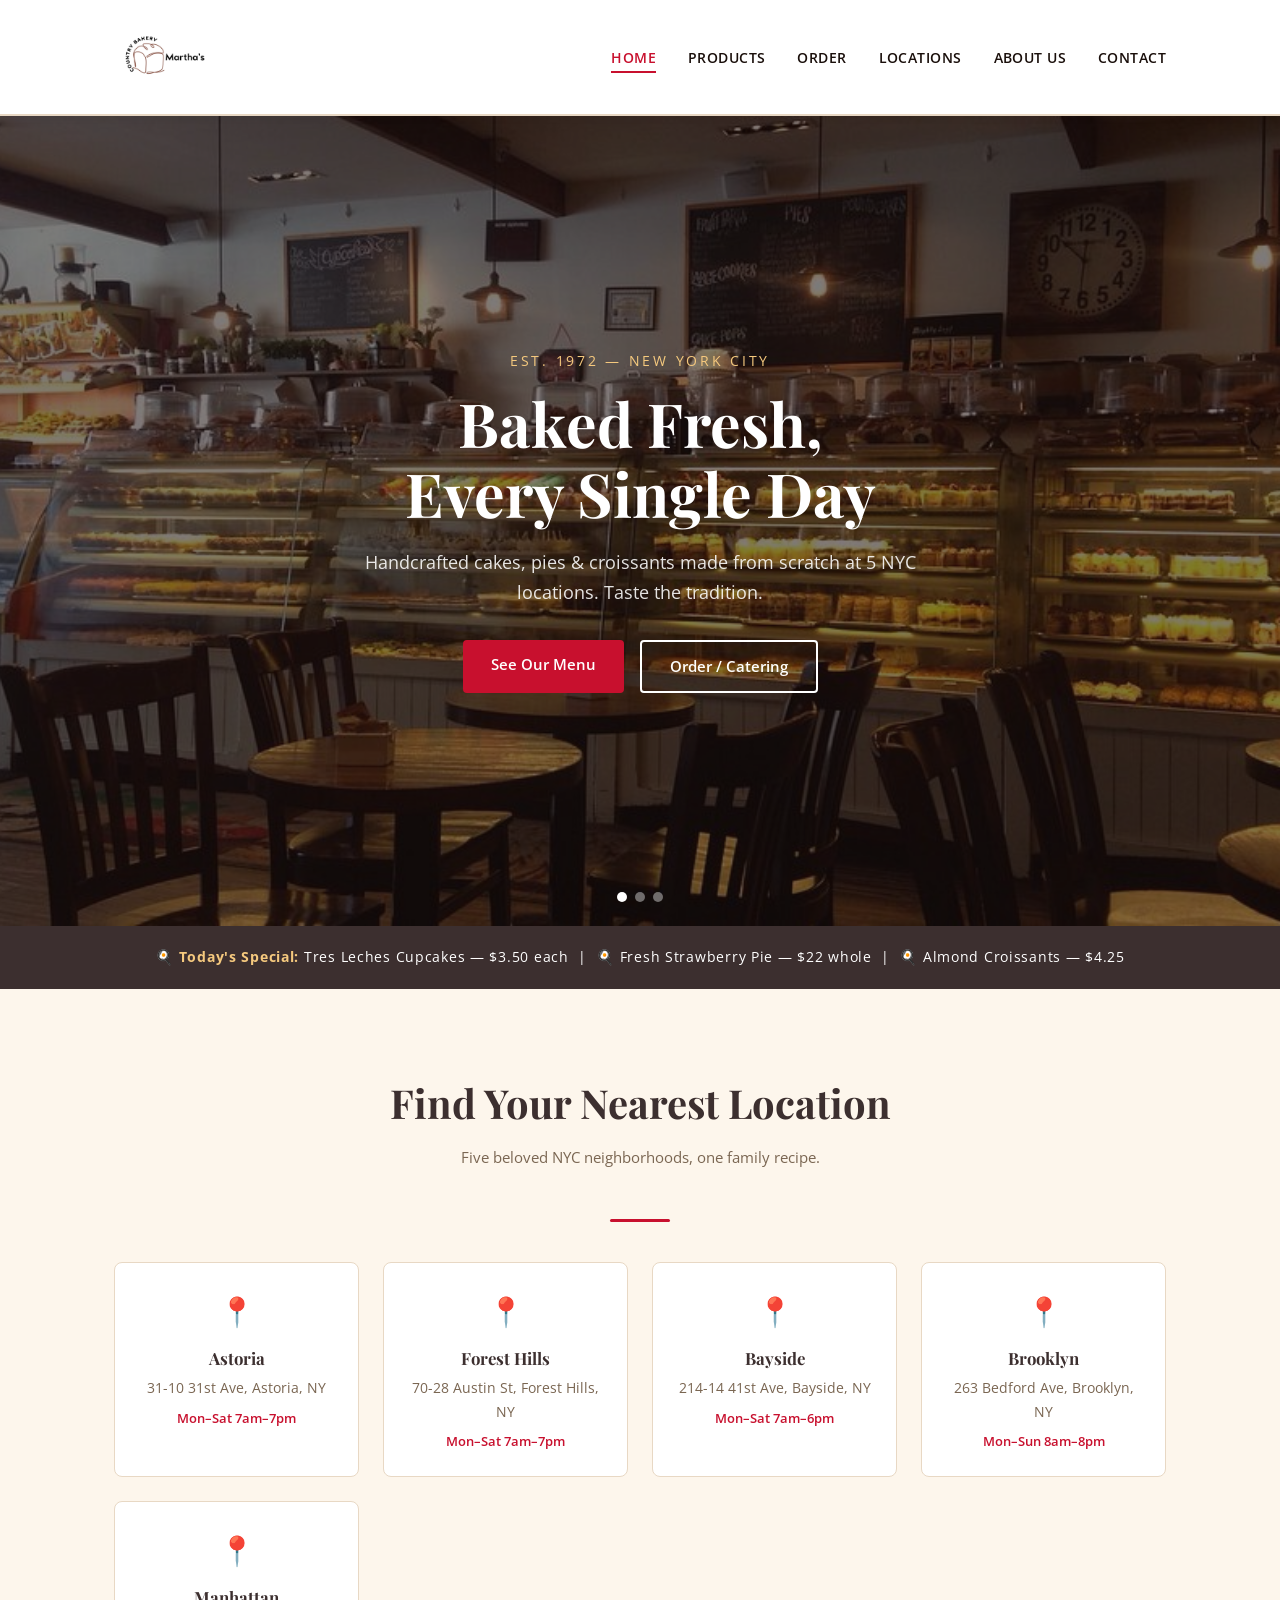
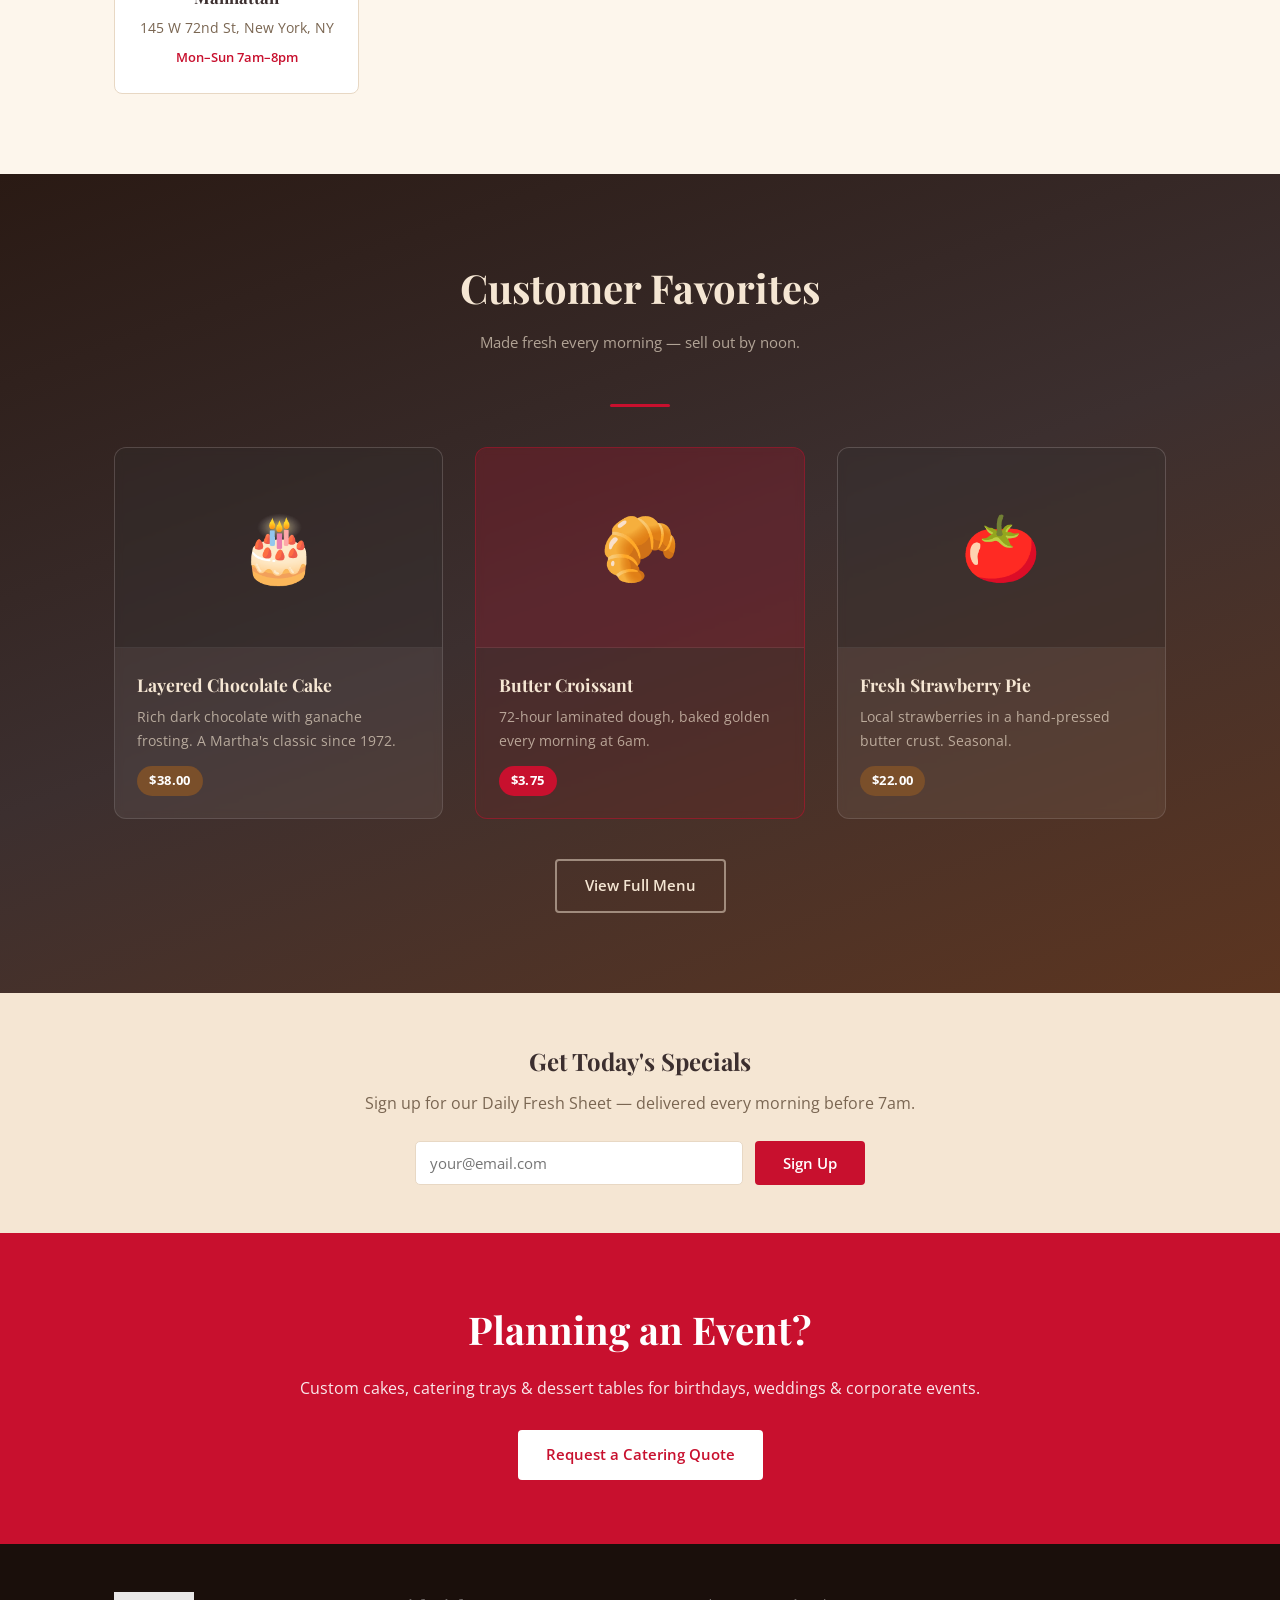
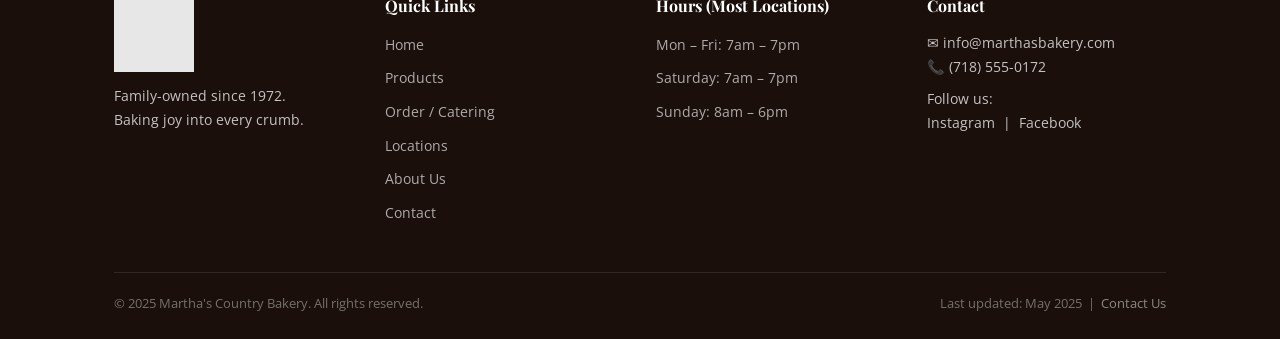
==== index.html @ 0a15c0d5 "Initial commit — Martha's Country Bakery website 5-page responsive bakery site (HTML, CSS, JavaScrip" ====
<!DOCTYPE html>
<html lang="en">
<head>
  <meta charset="UTF-8" />
  <meta name="viewport" content="width=device-width, initial-scale=1.0" />
  <title>Martha's Country Bakery — Fresh from Our Oven, NYC</title>
  <link rel="stylesheet" href="css/styles.css" />
  <link rel="icon" type="image/png" href="images/favicon.png" />
</head>
<body>

  <!-- HEADER -->
  <header>
    <div class="nav-inner">
      <a href="index.html" class="logo">
        <img src="images/logo.jpg" alt="Martha's Country Bakery logo" />
      </a>
      <button class="hamburger" aria-label="Toggle navigation" aria-expanded="false">
        <span></span><span></span><span></span>
      </button>
      <nav>
        <ul>
          <li><a href="index.html">Home</a></li>
          <li><a href="products.html">Products</a></li>
          <li><a href="order.html">Order</a></li>
          <li><a href="locations.html">Locations</a></li>
          <li><a href="about.html">About Us</a></li>
          <li><a href="contact.html">Contact</a></li>
        </ul>
      </nav>
    </div>
  </header>

  <!-- HERO SLIDER -->
  <section class="hero" aria-label="Featured bakery images">
    <div class="hero-slides">
      <div class="hero-slide active" style="background-image:url('images/menu1.jpg')"></div>
      <div class="hero-slide" style="background-image:url('images/Menu.jpg')"></div>
      <div class="hero-slide" style="background-image:url('images/menu3.jpg')"></div>
    </div>
    <div class="hero-overlay"></div>
    <div class="hero-content">
      <p class="tagline">Est. 1972 &mdash; New York City</p>
      <h1>Baked Fresh,<br>Every Single Day</h1>
      <p>Handcrafted cakes, pies &amp; croissants made from scratch at 5 NYC locations. Taste the tradition.</p>
      <div class="hero-btns">
        <a href="products.html" class="btn btn-primary">See Our Menu</a>
        <a href="order.html" class="btn btn-outline" style="color:#fff;border-color:#fff;">Order / Catering</a>
      </div>
    </div>
    <div class="hero-dots" role="tablist" aria-label="Slide controls">
      <button role="tab" aria-label="Slide 1"></button>
      <button role="tab" aria-label="Slide 2"></button>
      <button role="tab" aria-label="Slide 3"></button>
    </div>
  </section>

  <!-- TODAY'S SPECIALS STRIP -->
  <div class="specials-strip">
    <p>&#127859; <strong>Today's Special:</strong> Tres Leches Cupcakes &mdash; $3.50 each &nbsp;|&nbsp; &#127859; Fresh Strawberry Pie &mdash; $22 whole &nbsp;|&nbsp; &#127859; Almond Croissants &mdash; $4.25</p>
  </div>

  <!-- LOCATION QUICK LINKS -->
  <section class="section">
    <div class="container">
      <h2 class="section-title">Find Your Nearest Location</h2>
      <p class="section-sub">Five beloved NYC neighborhoods, one family recipe.</p>
      <div class="divider"></div>
      <div class="location-grid">
        <a href="locations.html" class="location-card">
          <div class="pin">&#128205;</div>
          <h3>Astoria</h3>
          <p>31-10 31st Ave, Astoria, NY</p>
          <p class="hours">Mon–Sat 7am–7pm</p>
        </a>
        <a href="locations.html" class="location-card">
          <div class="pin">&#128205;</div>
          <h3>Forest Hills</h3>
          <p>70-28 Austin St, Forest Hills, NY</p>
          <p class="hours">Mon–Sat 7am–7pm</p>
        </a>
        <a href="locations.html" class="location-card">
          <div class="pin">&#128205;</div>
          <h3>Bayside</h3>
          <p>214-14 41st Ave, Bayside, NY</p>
          <p class="hours">Mon–Sat 7am–6pm</p>
        </a>
        <a href="locations.html" class="location-card">
          <div class="pin">&#128205;</div>
          <h3>Brooklyn</h3>
          <p>263 Bedford Ave, Brooklyn, NY</p>
          <p class="hours">Mon–Sun 8am–8pm</p>
        </a>
        <a href="locations.html" class="location-card">
          <div class="pin">&#128205;</div>
          <h3>Manhattan</h3>
          <p>145 W 72nd St, New York, NY</p>
          <p class="hours">Mon–Sun 7am–8pm</p>
        </a>
      </div>
    </div>
  </section>

  <!-- FEATURED PRODUCTS -->
  <section class="favorites-section">
    <div class="container">
      <h2 class="section-title">Customer Favorites</h2>
      <p class="section-sub">Made fresh every morning — sell out by noon.</p>
      <div class="divider"></div>
      <div class="favorites-grid">

        <div class="fav-card">
          <div class="fav-img" role="img" aria-label="Layered Chocolate Cake">&#127874;</div>
          <div class="fav-info">
            <h3>Layered Chocolate Cake</h3>
            <p>Rich dark chocolate with ganache frosting. A Martha's classic since 1972.</p>
            <span class="fav-badge">$38.00</span>
          </div>
        </div>

        <div class="fav-card">
          <div class="fav-img" role="img" aria-label="Butter Croissant">&#129360;</div>
          <div class="fav-info">
            <h3>Butter Croissant</h3>
            <p>72-hour laminated dough, baked golden every morning at 6am.</p>
            <span class="fav-badge">$3.75</span>
          </div>
        </div>

        <div class="fav-card">
          <div class="fav-img" role="img" aria-label="Fresh Strawberry Pie">&#127813;</div>
          <div class="fav-info">
            <h3>Fresh Strawberry Pie</h3>
            <p>Local strawberries in a hand-pressed butter crust. Seasonal.</p>
            <span class="fav-badge">$22.00</span>
          </div>
        </div>

      </div>
      <div class="favorites-cta">
        <a href="products.html" class="btn btn-outline">View Full Menu</a>
      </div>
    </div>
  </section>

  <!-- EMAIL SIGNUP -->
  <div class="email-signup">
    <h2>Get Today's Specials</h2>
    <p>Sign up for our Daily Fresh Sheet — delivered every morning before 7am.</p>
    <form class="signup-form" id="signup-form" novalidate>
      <input type="email" placeholder="your@email.com" aria-label="Email address" required />
      <button type="submit" class="btn btn-primary">Sign Up</button>
    </form>
  </div>

  <!-- CTA BANNER -->
  <section class="cta-banner">
    <div class="container">
      <h2>Planning an Event?</h2>
      <p>Custom cakes, catering trays &amp; dessert tables for birthdays, weddings &amp; corporate events.</p>
      <a href="order.html" class="btn">Request a Catering Quote</a>
    </div>
  </section>

  <!-- FOOTER -->
  <footer>
    <div class="container">
      <div class="footer-grid">
        <div class="footer-col">
          <div class="footer-logo">
            <img src="images/logo.jpg" alt="Martha's Country Bakery" />
          </div>
          <p>Family-owned since 1972.<br>Baking joy into every crumb.</p>
        </div>
        <div class="footer-col">
          <h4>Quick Links</h4>
          <ul>
            <li><a href="index.html">Home</a></li>
            <li><a href="products.html">Products</a></li>
            <li><a href="order.html">Order / Catering</a></li>
            <li><a href="locations.html">Locations</a></li>
            <li><a href="about.html">About Us</a></li>
            <li><a href="contact.html">Contact</a></li>
          </ul>
        </div>
        <div class="footer-col">
          <h4>Hours (Most Locations)</h4>
          <ul>
            <li><a>Mon – Fri: 7am – 7pm</a></li>
            <li><a>Saturday: 7am – 7pm</a></li>
            <li><a>Sunday: 8am – 6pm</a></li>
          </ul>
        </div>
        <div class="footer-col">
          <h4>Contact</h4>
          <p>&#9993; <a href="mailto:info@marthasbakery.com">info@marthasbakery.com</a></p>
          <p>&#128222; (718) 555-0172</p>
          <p style="margin-top:0.5rem;">Follow us:<br>
            <a href="#">Instagram</a> &nbsp;|&nbsp;
            <a href="#">Facebook</a>
          </p>
        </div>
      </div>
      <div class="footer-bottom">
        <p>&copy; 2025 Martha's Country Bakery. All rights reserved.</p>
        <p>Last updated: May 2025 &nbsp;|&nbsp; <a href="contact.html">Contact Us</a></p>
      </div>
    </div>
  </footer>

  <script src="js/main.js"></script>
</body>
</html>
---- css/styles.css ----
@import url('https://fonts.googleapis.com/css2?family=Playfair+Display:wght@400;600;700&family=Open+Sans:wght@300;400;600&display=swap');

/* Reset & Base */
*, *::before, *::after { box-sizing: border-box; margin: 0; padding: 0; }

:root {
  --vanilla:    #FDF6EC;
  --chocolate:  #3C2F2F;
  --espresso:   #1A0F0B;
  --red:        #C8102E;
  --cream:      #F5E6D3;
  --light-gray: #f9f5f0;
  --border:     #e8d8c4;
}

html { scroll-behavior: smooth; }

body {
  font-family: 'Open Sans', sans-serif;
  background-color: var(--vanilla);
  color: var(--espresso);
  line-height: 1.7;
}

h1, h2, h3, h4 {
  font-family: 'Playfair Display', serif;
  color: var(--chocolate);
}

a { color: inherit; text-decoration: none; }
img { max-width: 100%; display: block; }

.container {
  max-width: 1100px;
  margin: 0 auto;
  padding: 0 1.5rem;
}

/* Buttons */
.btn {
  display: inline-block;
  padding: 0.75rem 1.75rem;
  border-radius: 4px;
  font-family: 'Open Sans', sans-serif;
  font-weight: 600;
  font-size: 0.95rem;
  cursor: pointer;
  transition: background 0.2s, transform 0.15s;
  border: none;
}
.btn-primary {
  background: var(--red);
  color: #fff;
}
.btn-primary:hover { background: #a50d26; transform: translateY(-1px); }
.btn-outline {
  background: transparent;
  border: 2px solid var(--chocolate);
  color: var(--chocolate);
}
.btn-outline:hover { background: var(--chocolate); color: #fff; }

/* Header / Nav */
header {
  background: #fff;
  border-bottom: 2px solid var(--border);
  position: sticky;
  top: 0;
  z-index: 100;
  box-shadow: 0 2px 8px rgba(0,0,0,0.06);
}

.nav-inner {
  display: flex;
  align-items: center;
  justify-content: space-between;
  padding: 0.6rem 1.5rem;
  max-width: 1100px;
  margin: 0 auto;
}

.logo img { height: 95px; width: auto; }

nav ul {
  list-style: none;
  display: flex;
  gap: 2rem;
}

nav ul li a {
  font-weight: 600;
  font-size: 0.9rem;
  letter-spacing: 0.03em;
  text-transform: uppercase;
  color: var(--espresso);
  transition: color 0.2s;
  padding-bottom: 4px;
  border-bottom: 2px solid transparent;
}

nav ul li a:hover,
nav ul li a.active {
  color: var(--red);
  border-bottom-color: var(--red);
}

/* Hamburger */
.hamburger {
  display: none;
  flex-direction: column;
  gap: 5px;
  background: none;
  border: none;
  cursor: pointer;
  padding: 4px;
}
.hamburger span {
  display: block;
  width: 26px;
  height: 2px;
  background: var(--espresso);
  border-radius: 2px;
  transition: all 0.3s;
}

/* Hero Section */
.hero {
  position: relative;
  height: 90vh;
  min-height: 500px;
  overflow: hidden;
  display: flex;
  align-items: center;
  justify-content: center;
  text-align: center;
  background: var(--chocolate);
}

.hero-slides { position: absolute; inset: 0; }

.hero-slide {
  position: absolute;
  inset: 0;
  background-size: cover;
  background-position: center;
  opacity: 0;
  transition: opacity 1s ease;
}
.hero-slide.active { opacity: 1; }

.hero-slide { background-color: var(--chocolate); }

.hero-overlay {
  position: absolute;
  inset: 0;
  background: rgba(26,15,11,0.55);
}

.hero-content {
  position: relative;
  z-index: 2;
  color: #fff;
  max-width: 680px;
  padding: 2rem;
}

.hero-content .tagline {
  font-size: 0.85rem;
  letter-spacing: 0.2em;
  text-transform: uppercase;
  color: #f5c97e;
  margin-bottom: 1rem;
}

.hero-content h1 {
  font-size: clamp(2.2rem, 6vw, 3.8rem);
  color: #fff;
  line-height: 1.15;
  margin-bottom: 1.25rem;
}

.hero-content p {
  font-size: 1.1rem;
  color: rgba(255,255,255,0.88);
  margin-bottom: 2rem;
}

.hero-btns { display: flex; gap: 1rem; justify-content: center; flex-wrap: wrap; }

.hero-dots {
  position: absolute;
  bottom: 1.5rem;
  left: 50%;
  transform: translateX(-50%);
  display: flex;
  gap: 8px;
  z-index: 3;
}
.hero-dots button {
  width: 10px; height: 10px;
  border-radius: 50%;
  border: none;
  background: rgba(255,255,255,0.4);
  cursor: pointer;
  transition: background 0.2s;
}
.hero-dots button.active { background: #fff; }

/* --- Section Utility --- */
.section { padding: 5rem 0; }
.section-alt { background: var(--cream); }
.section-title {
  text-align: center;
  font-size: clamp(1.8rem, 4vw, 2.5rem);
  margin-bottom: 0.5rem;
}
.section-sub {
  text-align: center;
  color: #7a6652;
  margin-bottom: 3rem;
  font-size: 0.95rem;
}
.divider {
  width: 60px; height: 3px;
  background: var(--red);
  margin: 0.75rem auto 2.5rem;
  border-radius: 2px;
}

/* --- Specials Strip --- */
.specials-strip {
  background: var(--chocolate);
  color: #fff;
  padding: 1.2rem 0;
  text-align: center;
}
.specials-strip p {
  font-size: 0.9rem;
  letter-spacing: 0.05em;
}
.specials-strip strong { color: #f5c97e; }

/* --- Location Cards --- */
.location-grid {
  display: grid;
  grid-template-columns: repeat(auto-fit, minmax(200px, 1fr));
  gap: 1.5rem;
}

.location-card {
  background: #fff;
  border: 1px solid var(--border);
  border-radius: 8px;
  padding: 1.5rem;
  text-align: center;
  transition: box-shadow 0.2s, transform 0.2s;
}
.location-card:hover { box-shadow: 0 6px 20px rgba(0,0,0,0.08); transform: translateY(-3px); }
.location-card .pin { font-size: 1.8rem; margin-bottom: 0.5rem; }
.location-card h3 { font-size: 1.05rem; margin-bottom: 0.25rem; }
.location-card p { font-size: 0.85rem; color: #7a6652; }
.location-card .hours { margin-top: 0.5rem; font-size: 0.8rem; color: var(--red); font-weight: 600; }

/*  Product Grid */
.product-grid {
  display: grid;
  grid-template-columns: repeat(auto-fit, minmax(240px, 1fr));
  gap: 2rem;
}

.product-card {
  background: #fff;
  border-radius: 10px;
  overflow: hidden;
  border: 1px solid var(--border);
  transition: box-shadow 0.2s, transform 0.2s;
}
.product-card:hover { box-shadow: 0 8px 24px rgba(0,0,0,0.1); transform: translateY(-4px); }

.product-img {
  width: 100%;
  height: 200px;
  object-fit: cover;
  background: var(--cream);
  display: flex;
  align-items: center;
  justify-content: center;
  font-size: 3rem;
}

.product-info { padding: 1.25rem; }
.product-info h3 { font-size: 1.1rem; margin-bottom: 0.25rem; }
.product-info p { font-size: 0.85rem; color: #7a6652; margin-bottom: 0.75rem; }
.product-price { font-weight: 700; color: var(--red); font-size: 1.05rem; }

/*  Filter Tabs  */
.filter-tabs {
  display: flex;
  gap: 0.5rem;
  flex-wrap: wrap;
  justify-content: center;
  margin-bottom: 2.5rem;
}
.filter-tab {
  padding: 0.5rem 1.25rem;
  border: 2px solid var(--border);
  border-radius: 30px;
  background: #fff;
  cursor: pointer;
  font-size: 0.88rem;
  font-weight: 600;
  transition: all 0.2s;
}
.filter-tab.active,
.filter-tab:hover {
  background: var(--chocolate);
  border-color: var(--chocolate);
  color: #fff;
}

/* --- CTA Banner --- */
.cta-banner {
  background: var(--red);
  color: #fff;
  text-align: center;
  padding: 4rem 1.5rem;
}
.cta-banner h2 { color: #fff; font-size: clamp(1.6rem, 4vw, 2.4rem); margin-bottom: 0.75rem; }
.cta-banner p { margin-bottom: 1.75rem; opacity: 0.9; }
.cta-banner .btn {
  background: #fff;
  color: var(--red);
}
.cta-banner .btn:hover { background: var(--cream); }

/* Page Hero (inner pages)  */
.page-hero {
  background: var(--chocolate);
  color: #fff;
  text-align: center;
  padding: 4rem 1.5rem;
}
.page-hero h1 { color: #fff; font-size: clamp(2rem, 5vw, 3rem); margin-bottom: 0.5rem; }
.page-hero p { opacity: 0.85; font-size: 1rem; }
.breadcrumb {
  font-size: 0.8rem;
  opacity: 0.65;
  margin-bottom: 0.75rem;
}
.breadcrumb a { color: #f5c97e; }

/* Contact / Order Form  */
.form-section { max-width: 720px; margin: 0 auto; }

.form-grid {
  display: grid;
  grid-template-columns: 1fr 1fr;
  gap: 1.25rem;
}
.form-group { display: flex; flex-direction: column; gap: 0.4rem; }
.form-group.full { grid-column: 1 / -1; }

label {
  font-size: 0.85rem;
  font-weight: 600;
  color: var(--espresso);
}

input, select, textarea {
  padding: 0.7rem 0.9rem;
  border: 1.5px solid var(--border);
  border-radius: 5px;
  font-family: 'Open Sans', sans-serif;
  font-size: 0.95rem;
  background: #fff;
  color: var(--espresso);
  transition: border-color 0.2s;
}
input:focus, select:focus, textarea:focus {
  outline: none;
  border-color: var(--chocolate);
}
input.error, select.error, textarea.error { border-color: var(--red); }

.error-msg {
  font-size: 0.78rem;
  color: var(--red);
  display: none;
}
.error-msg.visible { display: block; }

textarea { resize: vertical; min-height: 120px; }

.form-submit { text-align: center; margin-top: 1.75rem; }

/* Locations Page  */
.location-detail-grid {
  display: grid;
  grid-template-columns: repeat(auto-fit, minmax(300px, 1fr));
  gap: 2rem;
}

.location-detail-card {
  background: #fff;
  border: 1px solid var(--border);
  border-radius: 10px;
  overflow: hidden;
}
.location-map-iframe {
  width: 100%;
  height: 220px;
  border: 0;
  display: block;






  border-bottom: 1px solid var(--border);
}
.location-detail-info { padding: 1.5rem; }
.location-detail-info h3 { margin-bottom: 0.5rem; }
.location-detail-info p { font-size: 0.9rem; color: #7a6652; margin-bottom: 0.25rem; }
.hours-table { width: 100%; margin-top: 0.75rem; font-size: 0.85rem; border-collapse: collapse; }
.hours-table td { padding: 0.25rem 0; }
.hours-table td:last-child { text-align: right; color: var(--espresso); font-weight: 600; }

/* --- About Page --- */
.timeline { position: relative; max-width: 700px; margin: 0 auto; }
.timeline::before {
  content: '';
  position: absolute;
  left: 50%;
  top: 0; bottom: 0;
  width: 2px;
  background: var(--border);
  transform: translateX(-50%);
}
.timeline-item {
  display: flex;
  gap: 2rem;
  margin-bottom: 2.5rem;
  position: relative;
}
.timeline-item:nth-child(odd) { flex-direction: row; }
.timeline-item:nth-child(even) { flex-direction: row-reverse; }

.timeline-year {
  flex: 0 0 120px;
  text-align: center;
  font-family: 'Playfair Display', serif;
  font-size: 1.5rem;
  font-weight: 700;
  color: var(--red);
  padding-top: 0.25rem;
}
.timeline-dot {
  position: absolute;
  left: 50%;
  top: 0.4rem;
  width: 14px; height: 14px;
  background: var(--red);
  border-radius: 50%;
  transform: translateX(-50%);
  border: 3px solid var(--vanilla);
}
.timeline-body { flex: 1; background: #fff; border: 1px solid var(--border); border-radius: 8px; padding: 1.25rem; }
.timeline-body h3 { margin-bottom: 0.4rem; font-size: 1rem; }
.timeline-body p { font-size: 0.88rem; color: #7a6652; }

/* Values */
.values-grid {
  display: grid;
  grid-template-columns: repeat(auto-fit, minmax(200px, 1fr));
  gap: 1.5rem;
  margin-top: 3rem;
}
.value-card {
  text-align: center;
  padding: 2rem 1.25rem;
  background: #fff;
  border-radius: 10px;
  border: 1px solid var(--border);
}
.value-card .icon { font-size: 2.2rem; margin-bottom: 0.75rem; }
.value-card h3 { font-size: 1rem; margin-bottom: 0.4rem; }
.value-card p { font-size: 0.85rem; color: #7a6652; }

/* --- Customer Favorites (home page) --- */
.favorites-section {
  background: linear-gradient(160deg, #2a1a14 0%, #3C2F2F 50%, #5c3520 100%);
  padding: 5rem 0;
}
.favorites-section .section-title { color: #f5e6d3; }
.favorites-section .section-sub   { color: rgba(245,230,211,0.65); }
.favorites-section .divider       { background: #C8102E; }

.favorites-grid {
  display: grid;
  grid-template-columns: repeat(3, 1fr);
  gap: 2rem;
}

.fav-card {
  background: rgba(255,255,255,0.06);
  border: 1px solid rgba(255,255,255,0.12);
  border-radius: 12px;
  overflow: hidden;
  transition: transform 0.2s, background 0.2s;
  backdrop-filter: blur(4px);
}
.fav-card:hover {
  transform: translateY(-5px);
  background: rgba(255,255,255,0.11);
}
.fav-card:nth-child(2) {
  border-color: rgba(200,16,46,0.5);
  background: rgba(200,16,46,0.08);
}

.fav-img {
  width: 100%;
  height: 200px;
  display: flex;
  align-items: center;
  justify-content: center;
  font-size: 4rem;
  background: rgba(0,0,0,0.2);
  border-bottom: 1px solid rgba(255,255,255,0.08);
}
.fav-card:nth-child(2) .fav-img { background: rgba(200,16,46,0.15); }

.fav-info { padding: 1.4rem; }
.fav-info h3 { color: #f5e6d3; font-size: 1.1rem; margin-bottom: 0.35rem; }
.fav-info p  { color: rgba(245,230,211,0.65); font-size: 0.85rem; margin-bottom: 0.9rem; }
.fav-badge {
  display: inline-block;
  background: var(--red);
  color: #fff;
  font-size: 0.8rem;
  font-weight: 700;
  padding: 0.25rem 0.75rem;
  border-radius: 20px;
  letter-spacing: 0.03em;
}
.fav-card:nth-child(1) .fav-badge { background: #7a4f2a; }
.fav-card:nth-child(3) .fav-badge { background: #7a4f2a; }

.favorites-cta { text-align: center; margin-top: 2.5rem; }
.favorites-cta .btn-outline {
  border-color: rgba(245,230,211,0.5);
  color: #f5e6d3;
}
.favorites-cta .btn-outline:hover {
  background: rgba(245,230,211,0.12);
  border-color: #f5e6d3;
}

@media (max-width: 768px) {
  .favorites-grid { grid-template-columns: 1fr; }
}

/* --- Email Signup --- */
.email-signup {
  background: var(--cream);
  padding: 3rem 1.5rem;
  text-align: center;
}
.email-signup h2 { margin-bottom: 0.5rem; }
.email-signup p { color: #7a6652; margin-bottom: 1.5rem; }
.signup-form {
  display: flex;
  gap: 0.75rem;
  max-width: 450px;
  margin: 0 auto;
  flex-wrap: wrap;
  justify-content: center;
}
.signup-form input { flex: 1; min-width: 200px; }

/* --- Footer --- */
footer {
  background: var(--espresso);
  color: rgba(255,255,255,0.75);
  padding: 3rem 0 1.5rem;
}
.footer-grid {
  display: grid;
  grid-template-columns: repeat(auto-fit, minmax(180px, 1fr));
  gap: 2rem;
  margin-bottom: 2.5rem;
}
.footer-col h4 {
  font-family: 'Playfair Display', serif;
  color: #fff;
  font-size: 1rem;
  margin-bottom: 0.75rem;
}
.footer-col ul { list-style: none; }
.footer-col ul li { margin-bottom: 0.4rem; }
.footer-col ul li a { font-size: 0.88rem; color: rgba(255,255,255,0.65); transition: color 0.2s; }
.footer-col ul li a:hover { color: #f5c97e; }
.footer-col p { font-size: 0.88rem; }
.footer-logo img { height: 80px; width: auto; filter: brightness(0) invert(1); opacity: 0.9; margin-bottom: 0.75rem; }

.footer-bottom {
  border-top: 1px solid rgba(255,255,255,0.1);
  padding-top: 1.25rem;
  display: flex;
  justify-content: space-between;
  align-items: center;
  flex-wrap: wrap;
  gap: 0.5rem;
  font-size: 0.8rem;
  color: rgba(255,255,255,0.4);
}
.footer-bottom a { color: rgba(255,255,255,0.5); }
.footer-bottom a:hover { color: #f5c97e; }

/* --- Thank You Page --- */
.thankyou-section {
  min-height: 70vh;
  display: flex;
  align-items: center;
  justify-content: center;
  text-align: center;
  padding: 4rem 1.5rem;
}
.thankyou-box { max-width: 520px; }
.thankyou-box .icon { font-size: 4rem; margin-bottom: 1rem; }
.thankyou-box h1 { margin-bottom: 0.75rem; }
.thankyou-box p { color: #7a6652; margin-bottom: 2rem; }

/* ========================================
   Responsive
   ======================================== */
@media (max-width: 768px) {
  nav ul { display: none; flex-direction: column; gap: 0; }
  nav ul.open {
    display: flex;
    position: absolute;
    top: 100%;
    left: 0; right: 0;
    background: #fff;
    border-top: 1px solid var(--border);
    padding: 1rem 1.5rem;
    box-shadow: 0 8px 20px rgba(0,0,0,0.08);
  }
  nav ul li a { display: block; padding: 0.6rem 0; border-bottom: none; }
  .hamburger { display: flex; }
  header { position: relative; }

  .form-grid { grid-template-columns: 1fr; }

  .timeline::before { display: none; }
  .timeline-item { flex-direction: column !important; gap: 0.75rem; }
  .timeline-dot { display: none; }
  .timeline-year { flex: none; text-align: left; font-size: 1.2rem; }

  .footer-bottom { flex-direction: column; text-align: center; }

  /* Contact page two-col layout */
  .contact-two-col { grid-template-columns: 1fr !important; gap: 2rem !important; }
}

@media (max-width: 480px) {
  .hero-btns { flex-direction: column; align-items: center; }
  .hero-content h1 { font-size: 2rem; }
}
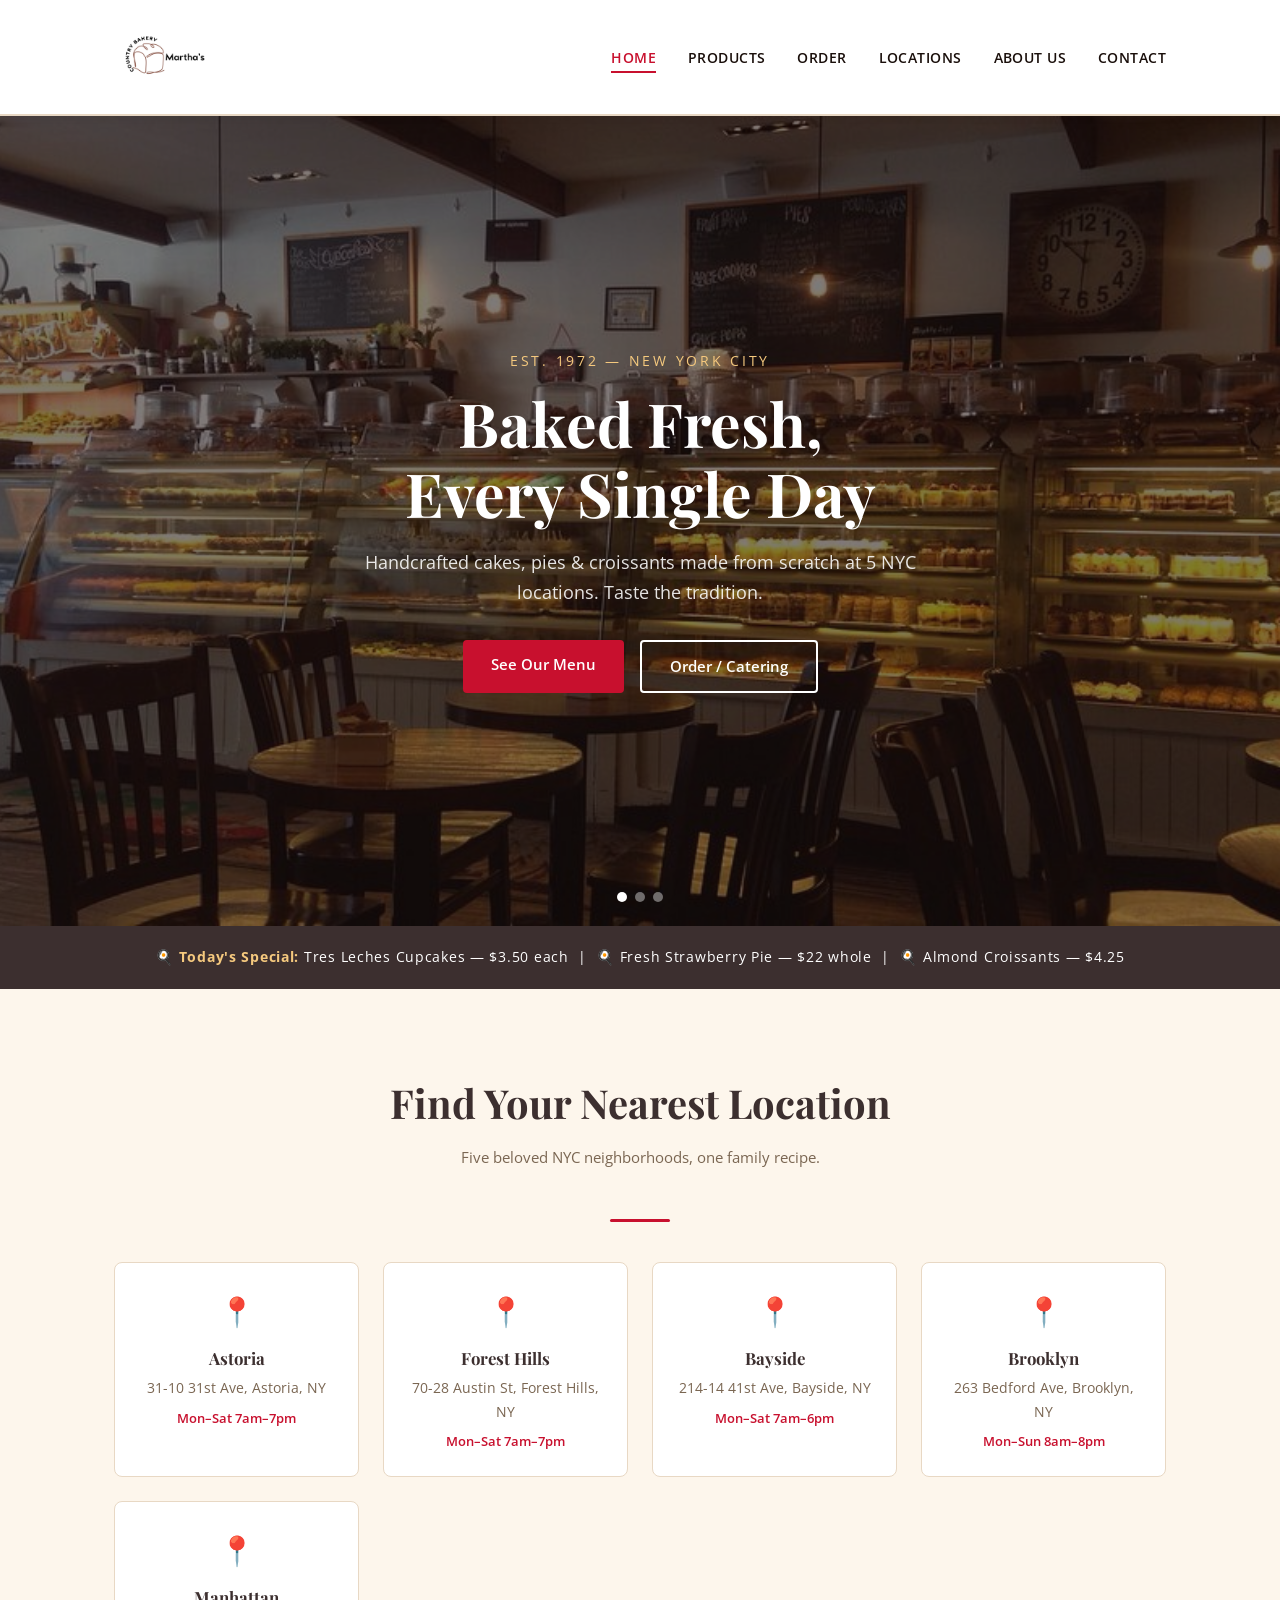
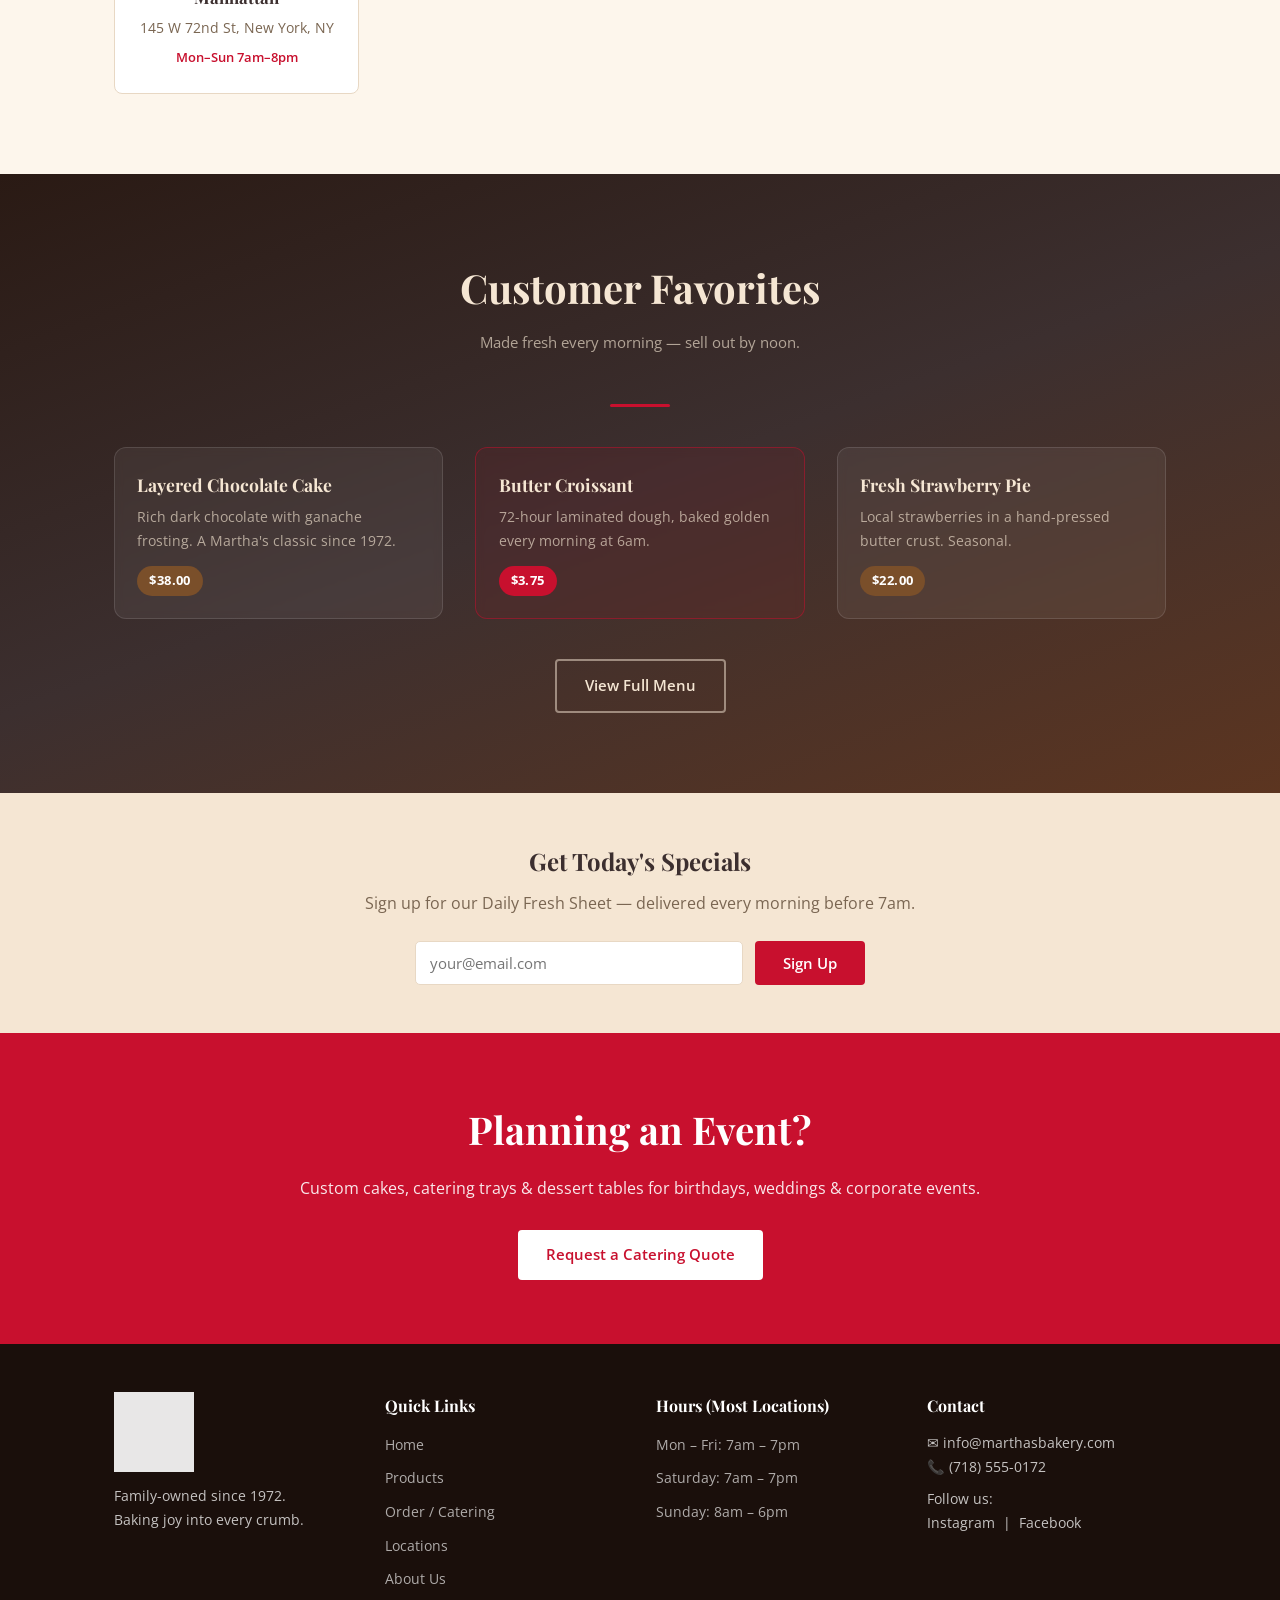
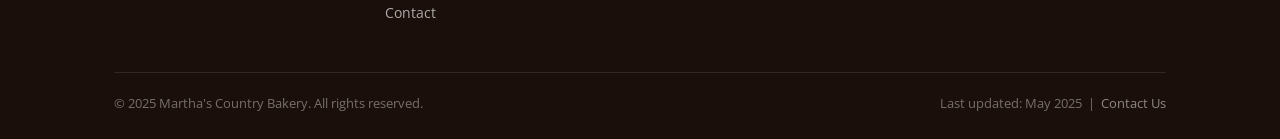
==== commit fa4f8791: "slight changes" ====
--- a/index.html
+++ b/index.html
@@ -110,7 +110,6 @@
       <div class="favorites-grid">
 
         <div class="fav-card">
-          <div class="fav-img" role="img" aria-label="Layered Chocolate Cake">&#127874;</div>
           <div class="fav-info">
             <h3>Layered Chocolate Cake</h3>
             <p>Rich dark chocolate with ganache frosting. A Martha's classic since 1972.</p>
@@ -119,7 +118,6 @@
         </div>
 
         <div class="fav-card">
-          <div class="fav-img" role="img" aria-label="Butter Croissant">&#129360;</div>
           <div class="fav-info">
             <h3>Butter Croissant</h3>
             <p>72-hour laminated dough, baked golden every morning at 6am.</p>
@@ -128,7 +126,6 @@
         </div>
 
         <div class="fav-card">
-          <div class="fav-img" role="img" aria-label="Fresh Strawberry Pie">&#127813;</div>
           <div class="fav-info">
             <h3>Fresh Strawberry Pie</h3>
             <p>Local strawberries in a hand-pressed butter crust. Seasonal.</p>
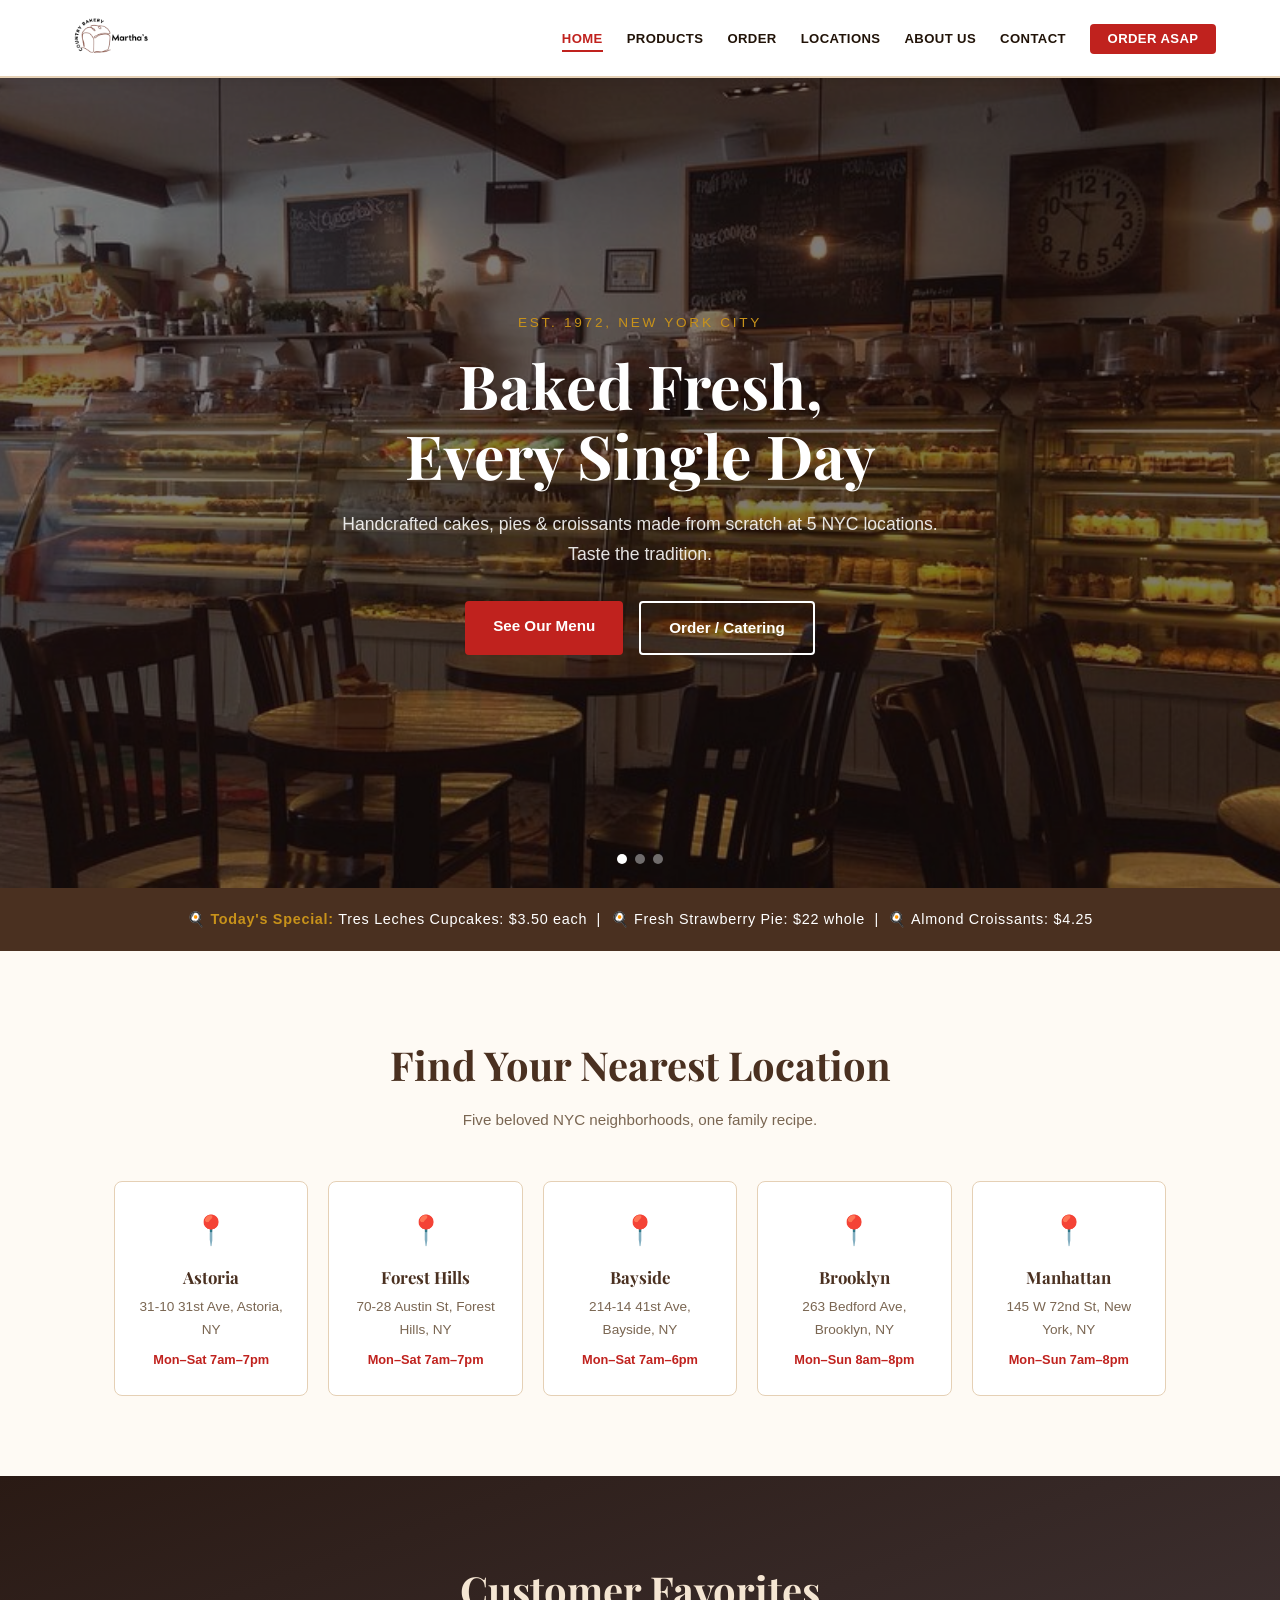
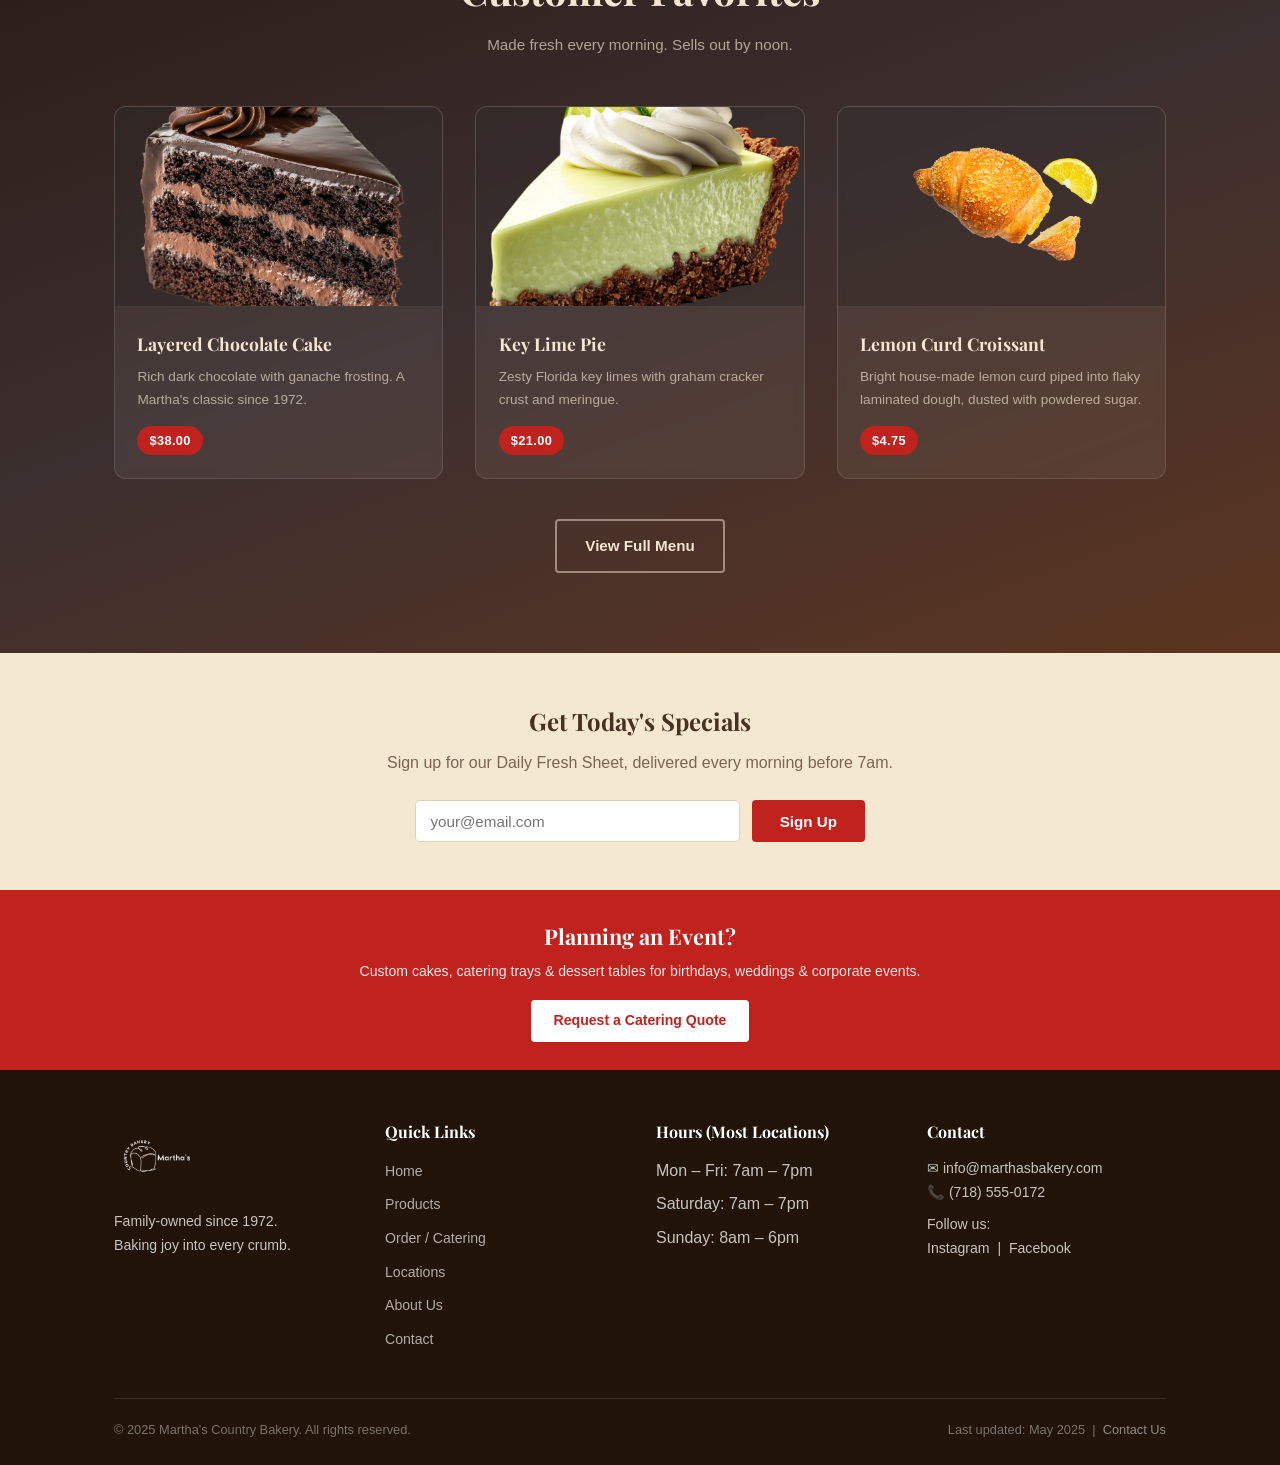
==== commit 33fa97d6: "Redesign, product images, and checklist compliance pass - Restructured header: logo left, nav right," ====
--- a/index.html
+++ b/index.html
@@ -3,7 +3,7 @@
 <head>
   <meta charset="UTF-8" />
   <meta name="viewport" content="width=device-width, initial-scale=1.0" />
-  <title>Martha's Country Bakery — Fresh from Our Oven, NYC</title>
+  <title>Martha's Country Bakery: Fresh from Our Oven, NYC</title>
   <link rel="stylesheet" href="css/styles.css" />
   <link rel="icon" type="image/png" href="images/favicon.png" />
 </head>
@@ -11,14 +11,15 @@
 
   <!-- HEADER -->
   <header>
+    <a href="#main-content" class="skip-nav">Skip to main content</a>
     <div class="nav-inner">
       <a href="index.html" class="logo">
-        <img src="images/logo.jpg" alt="Martha's Country Bakery logo" />
+        <img src="images/logo.png" alt="Martha's Country Bakery logo" />
       </a>
       <button class="hamburger" aria-label="Toggle navigation" aria-expanded="false">
         <span></span><span></span><span></span>
       </button>
-      <nav>
+      <nav aria-label="Main navigation">
         <ul>
           <li><a href="index.html">Home</a></li>
           <li><a href="products.html">Products</a></li>
@@ -26,13 +27,14 @@
           <li><a href="locations.html">Locations</a></li>
           <li><a href="about.html">About Us</a></li>
           <li><a href="contact.html">Contact</a></li>
+          <li><a href="order.html" class="nav-order-btn">Order ASAP</a></li>
         </ul>
       </nav>
     </div>
   </header>
 
   <!-- HERO SLIDER -->
-  <section class="hero" aria-label="Featured bakery images">
+  <section id="main-content" class="hero" aria-label="Featured bakery images">
     <div class="hero-slides">
       <div class="hero-slide active" style="background-image:url('images/menu1.jpg')"></div>
       <div class="hero-slide" style="background-image:url('images/Menu.jpg')"></div>
@@ -40,7 +42,7 @@
     </div>
     <div class="hero-overlay"></div>
     <div class="hero-content">
-      <p class="tagline">Est. 1972 &mdash; New York City</p>
+      <p class="tagline">Est. 1972, New York City</p>
       <h1>Baked Fresh,<br>Every Single Day</h1>
       <p>Handcrafted cakes, pies &amp; croissants made from scratch at 5 NYC locations. Taste the tradition.</p>
       <div class="hero-btns">
@@ -57,7 +59,7 @@
 
   <!-- TODAY'S SPECIALS STRIP -->
   <div class="specials-strip">
-    <p>&#127859; <strong>Today's Special:</strong> Tres Leches Cupcakes &mdash; $3.50 each &nbsp;|&nbsp; &#127859; Fresh Strawberry Pie &mdash; $22 whole &nbsp;|&nbsp; &#127859; Almond Croissants &mdash; $4.25</p>
+    <p>&#127859; <strong>Today's Special:</strong> Tres Leches Cupcakes: $3.50 each &nbsp;|&nbsp; &#127859; Fresh Strawberry Pie: $22 whole &nbsp;|&nbsp; &#127859; Almond Croissants: $4.25</p>
   </div>
 
   <!-- LOCATION QUICK LINKS -->
@@ -65,7 +67,6 @@
     <div class="container">
       <h2 class="section-title">Find Your Nearest Location</h2>
       <p class="section-sub">Five beloved NYC neighborhoods, one family recipe.</p>
-      <div class="divider"></div>
       <div class="location-grid">
         <a href="locations.html" class="location-card">
           <div class="pin">&#128205;</div>
@@ -105,11 +106,11 @@
   <section class="favorites-section">
     <div class="container">
       <h2 class="section-title">Customer Favorites</h2>
-      <p class="section-sub">Made fresh every morning — sell out by noon.</p>
-      <div class="divider"></div>
+      <p class="section-sub">Made fresh every morning. Sells out by noon.</p>
       <div class="favorites-grid">
 
         <div class="fav-card">
+          <img src="images/Chocolate_Cake.jpg" alt="Layered Chocolate Cake" class="fav-img" />
           <div class="fav-info">
             <h3>Layered Chocolate Cake</h3>
             <p>Rich dark chocolate with ganache frosting. A Martha's classic since 1972.</p>
@@ -118,18 +119,20 @@
         </div>
 
         <div class="fav-card">
+          <img src="images/keyLime.jpg" alt="Key Lime Pie" class="fav-img" />
           <div class="fav-info">
-            <h3>Butter Croissant</h3>
-            <p>72-hour laminated dough, baked golden every morning at 6am.</p>
-            <span class="fav-badge">$3.75</span>
+            <h3>Key Lime Pie</h3>
+            <p>Zesty Florida key limes with graham cracker crust and meringue.</p>
+            <span class="fav-badge">$21.00</span>
           </div>
         </div>
 
         <div class="fav-card">
+          <img src="images/Lemon_Croissant.jpg" alt="Lemon Curd Croissant" class="fav-img" />
           <div class="fav-info">
-            <h3>Fresh Strawberry Pie</h3>
-            <p>Local strawberries in a hand-pressed butter crust. Seasonal.</p>
-            <span class="fav-badge">$22.00</span>
+            <h3>Lemon Curd Croissant</h3>
+            <p>Bright house-made lemon curd piped into flaky laminated dough, dusted with powdered sugar.</p>
+            <span class="fav-badge">$4.75</span>
           </div>
         </div>
 
@@ -143,9 +146,10 @@
   <!-- EMAIL SIGNUP -->
   <div class="email-signup">
     <h2>Get Today's Specials</h2>
-    <p>Sign up for our Daily Fresh Sheet — delivered every morning before 7am.</p>
+    <p>Sign up for our Daily Fresh Sheet, delivered every morning before 7am.</p>
     <form class="signup-form" id="signup-form" novalidate>
-      <input type="email" placeholder="your@email.com" aria-label="Email address" required />
+      <label for="signup-email" class="visually-hidden">Email address</label>
+      <input type="email" id="signup-email" placeholder="your@email.com" aria-label="Email address" required />
       <button type="submit" class="btn btn-primary">Sign Up</button>
     </form>
   </div>
@@ -165,7 +169,7 @@
       <div class="footer-grid">
         <div class="footer-col">
           <div class="footer-logo">
-            <img src="images/logo.jpg" alt="Martha's Country Bakery" />
+            <img src="images/logo.png" alt="Martha's Country Bakery" />
           </div>
           <p>Family-owned since 1972.<br>Baking joy into every crumb.</p>
         </div>
@@ -183,9 +187,9 @@
         <div class="footer-col">
           <h4>Hours (Most Locations)</h4>
           <ul>
-            <li><a>Mon – Fri: 7am – 7pm</a></li>
-            <li><a>Saturday: 7am – 7pm</a></li>
-            <li><a>Sunday: 8am – 6pm</a></li>
+            <li>Mon – Fri: 7am – 7pm</li>
+            <li>Saturday: 7am – 7pm</li>
+            <li>Sunday: 8am – 6pm</li>
           </ul>
         </div>
         <div class="footer-col">
--- a/css/styles.css
+++ b/css/styles.css
@@ -1,22 +1,49 @@
-@import url('https://fonts.googleapis.com/css2?family=Playfair+Display:wght@400;600;700&family=Open+Sans:wght@300;400;600&display=swap');
+@import url('https://fonts.googleapis.com/css2?family=Playfair+Display:wght@400;600;700&display=swap');
 
 /* Reset & Base */
 *, *::before, *::after { box-sizing: border-box; margin: 0; padding: 0; }
 
 :root {
-  --vanilla:    #FDF6EC;
-  --chocolate:  #3C2F2F;
-  --espresso:   #1A0F0B;
-  --red:        #C8102E;
-  --cream:      #F5E6D3;
-  --light-gray: #f9f5f0;
-  --border:     #e8d8c4;
+  --vanilla:    #FEFAF4;
+  --chocolate:  #4A3020;
+  --espresso:   #211308;
+  --red:        #C0221E;
+  --cream:      #F5E8D0;
+  --gold:       #C8921A;
+  --light-gray: #FAF5EE;
+  --border:     #E5D0B5;
 }
 
 html { scroll-behavior: smooth; }
 
+.visually-hidden {
+  position: absolute;
+  width: 1px; height: 1px;
+  padding: 0; margin: -1px;
+  overflow: hidden;
+  clip: rect(0,0,0,0);
+  white-space: nowrap;
+  border: 0;
+}
+
+/* Skip Navigation */
+.skip-nav {
+  position: absolute;
+  top: -100%;
+  left: 1rem;
+  background: var(--red);
+  color: #fff;
+  padding: 0.5rem 1rem;
+  border-radius: 0 0 4px 4px;
+  font-weight: 600;
+  font-size: 0.9rem;
+  z-index: 9999;
+  transition: top 0.15s;
+}
+.skip-nav:focus { top: 0; }
+
 body {
-  font-family: 'Open Sans', sans-serif;
+  font-family: 'Segoe UI', Arial, Helvetica, sans-serif;
   background-color: var(--vanilla);
   color: var(--espresso);
   line-height: 1.7;
@@ -41,7 +68,7 @@
   display: inline-block;
   padding: 0.75rem 1.75rem;
   border-radius: 4px;
-  font-family: 'Open Sans', sans-serif;
+  font-family: inherit;
   font-weight: 600;
   font-size: 0.95rem;
   cursor: pointer;
@@ -74,27 +101,38 @@
   display: flex;
   align-items: center;
   justify-content: space-between;
-  padding: 0.6rem 1.5rem;
-  max-width: 1100px;
+  height: 76px;
+  padding: 0 1.5rem;
+  max-width: 1200px;
   margin: 0 auto;
 }
 
-.logo img { height: 95px; width: auto; }
+.logo {
+  display: flex;
+  align-items: center;
+  flex-shrink: 0;
+}
+.logo img {
+  height: 88px;
+  width: auto;
+  margin: -6px 0;
+}
 
 nav ul {
   list-style: none;
   display: flex;
-  gap: 2rem;
+  align-items: center;
+  gap: 1.5rem;
 }
 
 nav ul li a {
   font-weight: 600;
-  font-size: 0.9rem;
+  font-size: 0.82rem;
   letter-spacing: 0.03em;
   text-transform: uppercase;
   color: var(--espresso);
   transition: color 0.2s;
-  padding-bottom: 4px;
+  padding: 0.2rem 0 0.25rem;
   border-bottom: 2px solid transparent;
 }
 
@@ -103,6 +141,25 @@
   color: var(--red);
   border-bottom-color: var(--red);
 }
+
+/* Order ASAP pill — last nav item */
+.nav-order-btn {
+  background: var(--red) !important;
+  color: #fff !important;
+  padding: 0.45rem 1.1rem !important;
+  border-radius: 4px;
+  border-bottom: none !important;
+  white-space: nowrap;
+}
+.nav-order-btn:hover {
+  background: #a50d26 !important;
+  color: #fff !important;
+  border-bottom: none !important;
+}
+
+a:visited { color: inherit; }
+nav ul li a:visited { color: var(--espresso); }
+.footer-col ul li a:visited { color: rgba(255,255,255,0.5); }
 
 /* Hamburger */
 .hamburger {
@@ -168,7 +225,7 @@
   font-size: 0.85rem;
   letter-spacing: 0.2em;
   text-transform: uppercase;
-  color: #f5c97e;
+  color: var(--gold);
   margin-bottom: 1rem;
 }
 
@@ -220,12 +277,7 @@
   margin-bottom: 3rem;
   font-size: 0.95rem;
 }
-.divider {
-  width: 60px; height: 3px;
-  background: var(--red);
-  margin: 0.75rem auto 2.5rem;
-  border-radius: 2px;
-}
+
 
 /* --- Specials Strip --- */
 .specials-strip {
@@ -238,13 +290,20 @@
   font-size: 0.9rem;
   letter-spacing: 0.05em;
 }
-.specials-strip strong { color: #f5c97e; }
+.specials-strip strong { color: var(--gold); }
 
 /* --- Location Cards --- */
 .location-grid {
   display: grid;
-  grid-template-columns: repeat(auto-fit, minmax(200px, 1fr));
-  gap: 1.5rem;
+  grid-template-columns: repeat(5, 1fr);
+  gap: 1.25rem;
+}
+
+@media (max-width: 768px) {
+  .location-grid { grid-template-columns: repeat(2, 1fr); }
+}
+@media (max-width: 480px) {
+  .location-grid { grid-template-columns: 1fr; }
 }
 
 .location-card {
@@ -276,6 +335,13 @@
   transition: box-shadow 0.2s, transform 0.2s;
 }
 .product-card:hover { box-shadow: 0 8px 24px rgba(0,0,0,0.1); transform: translateY(-4px); }
+
+img.product-img {
+  width: 100%;
+  height: 200px;
+  object-fit: cover;
+  display: block;
+}
 
 .product-img {
   width: 100%;
@@ -311,11 +377,14 @@
   font-weight: 600;
   transition: all 0.2s;
 }
-.filter-tab.active,
-.filter-tab:hover {
-  background: var(--chocolate);
-  border-color: var(--chocolate);
-  color: #fff;
+.filter-tab.active {
+  background: var(--red);
+  border-color: var(--red);
+  color: #fff;
+}
+.filter-tab:hover:not(.active) {
+  border-color: var(--red);
+  color: var(--red);
 }
 
 /* --- CTA Banner --- */
@@ -323,19 +392,21 @@
   background: var(--red);
   color: #fff;
   text-align: center;
-  padding: 4rem 1.5rem;
-}
-.cta-banner h2 { color: #fff; font-size: clamp(1.6rem, 4vw, 2.4rem); margin-bottom: 0.75rem; }
-.cta-banner p { margin-bottom: 1.75rem; opacity: 0.9; }
+  padding: 1.75rem 1.5rem;
+}
+.cta-banner h2 { color: #fff; font-size: clamp(1rem, 2.5vw, 1.35rem); margin-bottom: 0.35rem; }
+.cta-banner p { margin-bottom: 1rem; opacity: 0.9; font-size: 0.88rem; }
 .cta-banner .btn {
   background: #fff;
   color: var(--red);
+  font-size: 0.88rem;
+  padding: 0.55rem 1.4rem;
 }
 .cta-banner .btn:hover { background: var(--cream); }
 
 /* Page Hero (inner pages)  */
 .page-hero {
-  background: var(--chocolate);
+  background: var(--espresso);
   color: #fff;
   text-align: center;
   padding: 4rem 1.5rem;
@@ -347,7 +418,7 @@
   opacity: 0.65;
   margin-bottom: 0.75rem;
 }
-.breadcrumb a { color: #f5c97e; }
+.breadcrumb a { color: var(--gold); }
 
 /* Contact / Order Form  */
 .form-section { max-width: 720px; margin: 0 auto; }
@@ -370,7 +441,7 @@
   padding: 0.7rem 0.9rem;
   border: 1.5px solid var(--border);
   border-radius: 5px;
-  font-family: 'Open Sans', sans-serif;
+  font-family: inherit;
   font-size: 0.95rem;
   background: #fff;
   color: var(--espresso);
@@ -514,9 +585,13 @@
   transform: translateY(-5px);
   background: rgba(255,255,255,0.11);
 }
-.fav-card:nth-child(2) {
-  border-color: rgba(200,16,46,0.5);
-  background: rgba(200,16,46,0.08);
+
+img.fav-img {
+  width: 100%;
+  height: 200px;
+  object-fit: cover;
+  display: block;
+  border-bottom: 1px solid rgba(255,255,255,0.08);
 }
 
 .fav-img {
@@ -529,8 +604,6 @@
   background: rgba(0,0,0,0.2);
   border-bottom: 1px solid rgba(255,255,255,0.08);
 }
-.fav-card:nth-child(2) .fav-img { background: rgba(200,16,46,0.15); }
-
 .fav-info { padding: 1.4rem; }
 .fav-info h3 { color: #f5e6d3; font-size: 1.1rem; margin-bottom: 0.35rem; }
 .fav-info p  { color: rgba(245,230,211,0.65); font-size: 0.85rem; margin-bottom: 0.9rem; }
@@ -544,8 +617,6 @@
   border-radius: 20px;
   letter-spacing: 0.03em;
 }
-.fav-card:nth-child(1) .fav-badge { background: #7a4f2a; }
-.fav-card:nth-child(3) .fav-badge { background: #7a4f2a; }
 
 .favorites-cta { text-align: center; margin-top: 2.5rem; }
 .favorites-cta .btn-outline {
@@ -600,7 +671,7 @@
 .footer-col ul { list-style: none; }
 .footer-col ul li { margin-bottom: 0.4rem; }
 .footer-col ul li a { font-size: 0.88rem; color: rgba(255,255,255,0.65); transition: color 0.2s; }
-.footer-col ul li a:hover { color: #f5c97e; }
+.footer-col ul li a:hover { color: var(--gold); }
 .footer-col p { font-size: 0.88rem; }
 .footer-logo img { height: 80px; width: auto; filter: brightness(0) invert(1); opacity: 0.9; margin-bottom: 0.75rem; }
 
@@ -616,7 +687,7 @@
   color: rgba(255,255,255,0.4);
 }
 .footer-bottom a { color: rgba(255,255,255,0.5); }
-.footer-bottom a:hover { color: #f5c97e; }
+.footer-bottom a:hover { color: var(--gold); }
 
 /* --- Thank You Page --- */
 .thankyou-section {
@@ -632,10 +703,10 @@
 .thankyou-box h1 { margin-bottom: 0.75rem; }
 .thankyou-box p { color: #7a6652; margin-bottom: 2rem; }
 
-/* ========================================
-   Responsive
-   ======================================== */
+/* Responsive */
 @media (max-width: 768px) {
+  .nav-inner { height: 68px; justify-content: space-between; }
+  .logo img { height: 70px; margin: -4px 0; }
   nav ul { display: none; flex-direction: column; gap: 0; }
   nav ul.open {
     display: flex;
@@ -646,8 +717,10 @@
     border-top: 1px solid var(--border);
     padding: 1rem 1.5rem;
     box-shadow: 0 8px 20px rgba(0,0,0,0.08);
+    z-index: 200;
   }
   nav ul li a { display: block; padding: 0.6rem 0; border-bottom: none; }
+  nav ul li a.nav-order-btn { display: inline-block; margin-top: 0.5rem; }
   .hamburger { display: flex; }
   header { position: relative; }
 
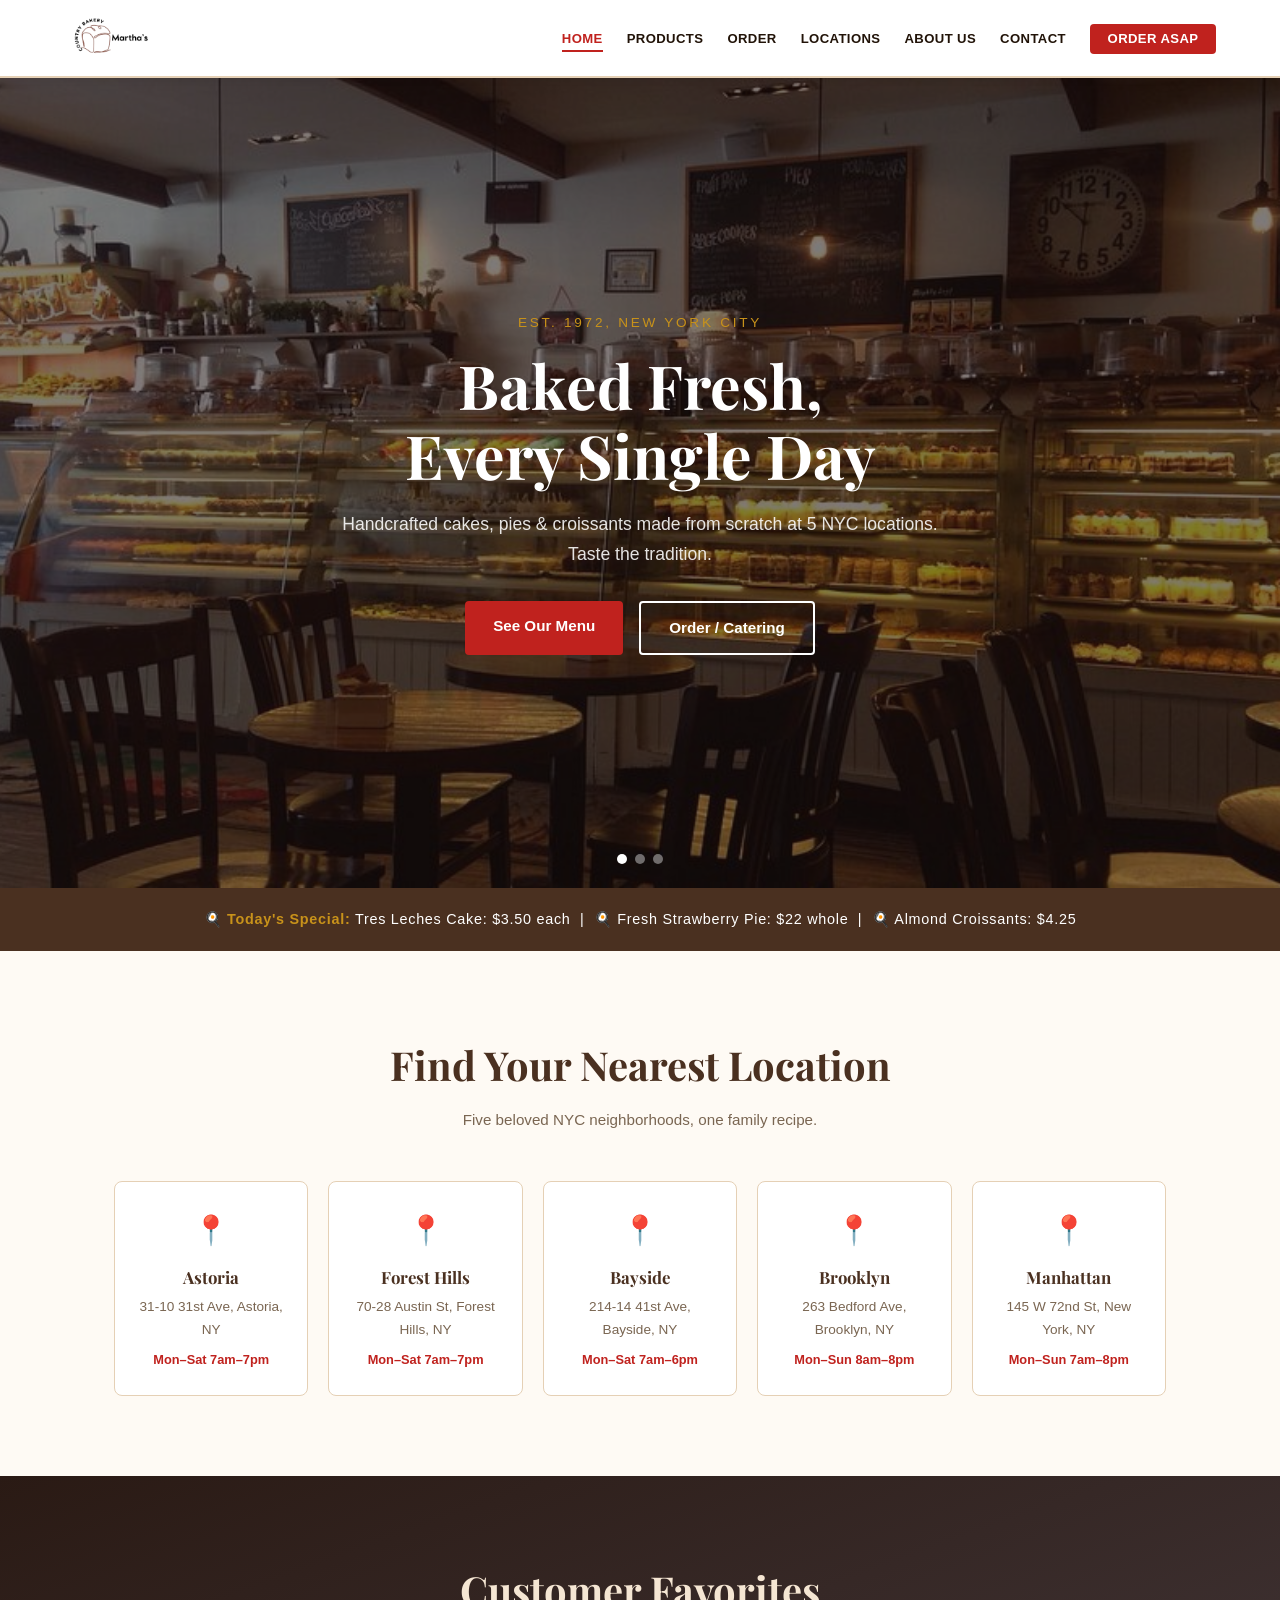
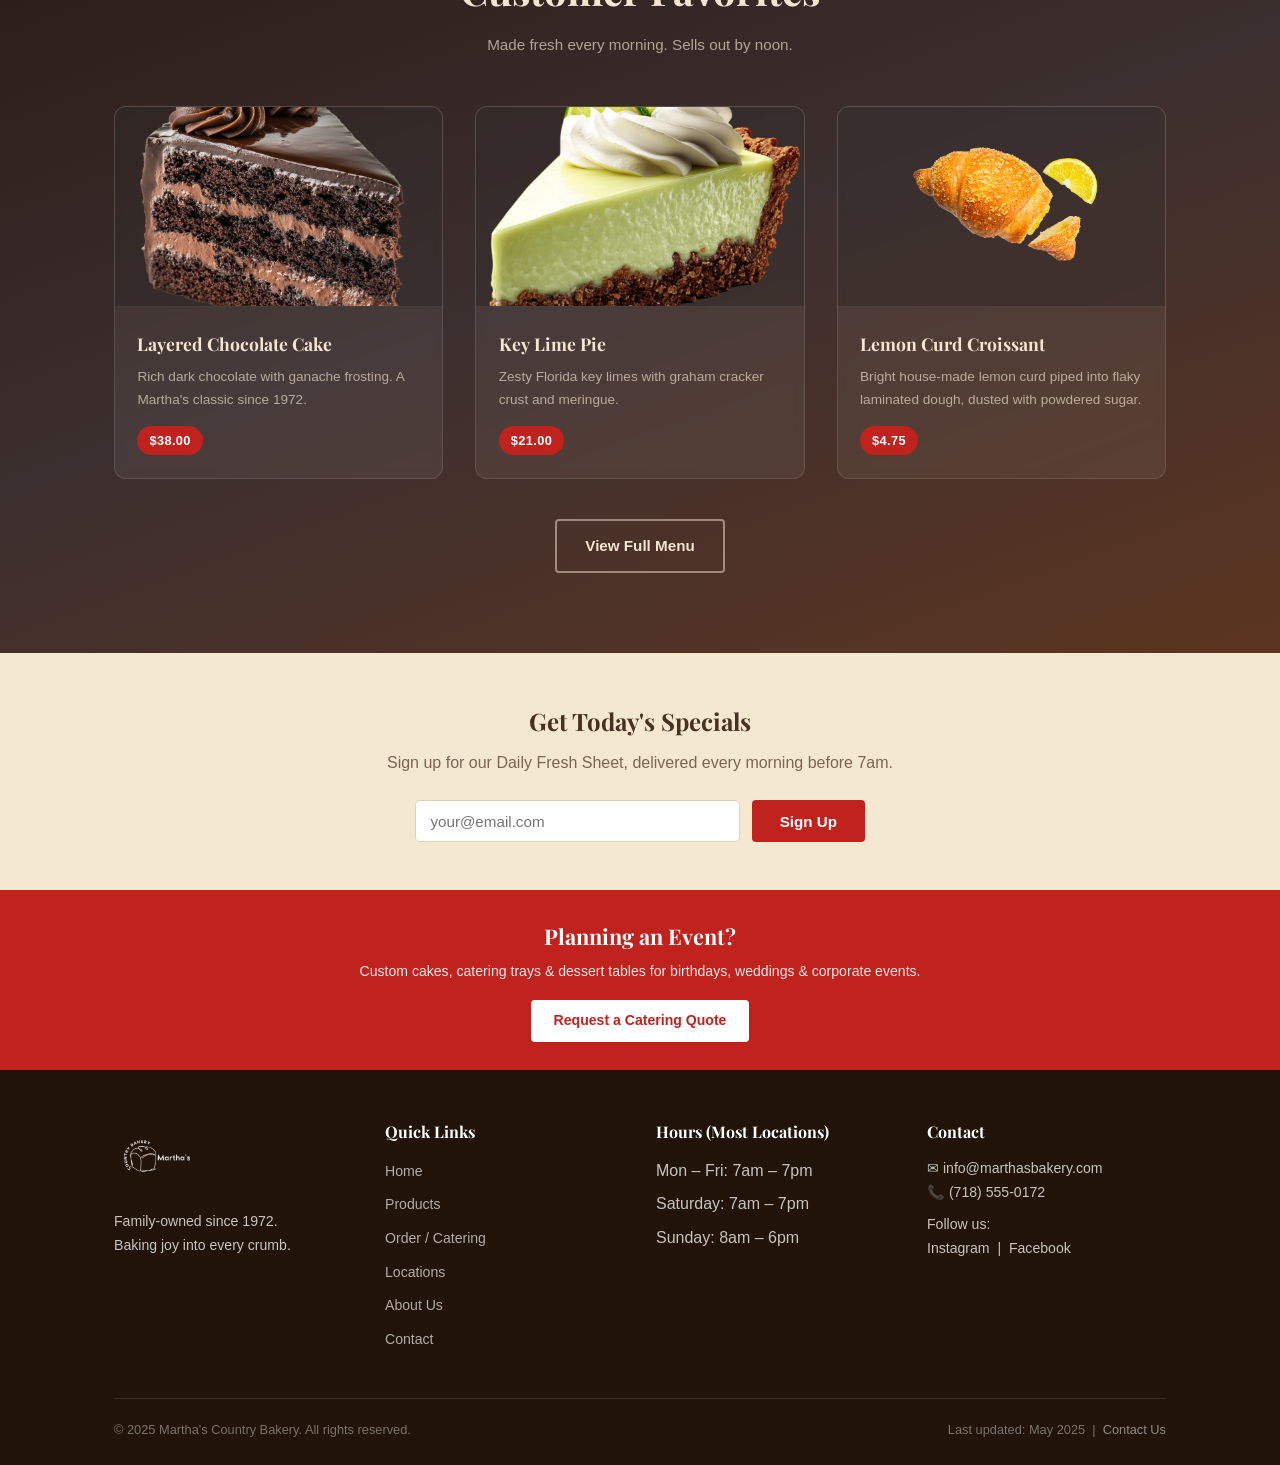
==== commit 15fcc3bf: "fix about me typo + img" ====
--- a/index.html
+++ b/index.html
@@ -59,7 +59,7 @@
 
   <!-- TODAY'S SPECIALS STRIP -->
   <div class="specials-strip">
-    <p>&#127859; <strong>Today's Special:</strong> Tres Leches Cupcakes: $3.50 each &nbsp;|&nbsp; &#127859; Fresh Strawberry Pie: $22 whole &nbsp;|&nbsp; &#127859; Almond Croissants: $4.25</p>
+    <p>&#127859; <strong>Today's Special:</strong> Tres Leches Cake: $3.50 each &nbsp;|&nbsp; &#127859; Fresh Strawberry Pie: $22 whole &nbsp;|&nbsp; &#127859; Almond Croissants: $4.25</p>
   </div>
 
   <!-- LOCATION QUICK LINKS -->
--- a/css/styles.css
+++ b/css/styles.css
@@ -263,7 +263,7 @@
 }
 .hero-dots button.active { background: #fff; }
 
-/* --- Section Utility --- */
+/* Section Utility  */
 .section { padding: 5rem 0; }
 .section-alt { background: var(--cream); }
 .section-title {
@@ -279,7 +279,7 @@
 }
 
 
-/* --- Specials Strip --- */
+/*  Specials Strip  */
 .specials-strip {
   background: var(--chocolate);
   color: #fff;
@@ -292,7 +292,7 @@
 }
 .specials-strip strong { color: var(--gold); }
 
-/* --- Location Cards --- */
+/*  Location Cards */
 .location-grid {
   display: grid;
   grid-template-columns: repeat(5, 1fr);
@@ -387,7 +387,7 @@
   color: var(--red);
 }
 
-/* --- CTA Banner --- */
+/* CTA Banner */
 .cta-banner {
   background: var(--red);
   color: #fff;
@@ -497,7 +497,7 @@
 .hours-table td { padding: 0.25rem 0; }
 .hours-table td:last-child { text-align: right; color: var(--espresso); font-weight: 600; }
 
-/* --- About Page --- */
+/* About Page  */
 .timeline { position: relative; max-width: 700px; margin: 0 auto; }
 .timeline::before {
   content: '';
@@ -558,7 +558,7 @@
 .value-card h3 { font-size: 1rem; margin-bottom: 0.4rem; }
 .value-card p { font-size: 0.85rem; color: #7a6652; }
 
-/* --- Customer Favorites (home page) --- */
+/* Customer Favorites (home page) */
 .favorites-section {
   background: linear-gradient(160deg, #2a1a14 0%, #3C2F2F 50%, #5c3520 100%);
   padding: 5rem 0;
@@ -632,7 +632,7 @@
   .favorites-grid { grid-template-columns: 1fr; }
 }
 
-/* --- Email Signup --- */
+/* Email Signup */
 .email-signup {
   background: var(--cream);
   padding: 3rem 1.5rem;
@@ -650,7 +650,7 @@
 }
 .signup-form input { flex: 1; min-width: 200px; }
 
-/* --- Footer --- */
+/*  Footer */
 footer {
   background: var(--espresso);
   color: rgba(255,255,255,0.75);
@@ -689,7 +689,7 @@
 .footer-bottom a { color: rgba(255,255,255,0.5); }
 .footer-bottom a:hover { color: var(--gold); }
 
-/* --- Thank You Page --- */
+/* Thank You Page  */
 .thankyou-section {
   min-height: 70vh;
   display: flex;
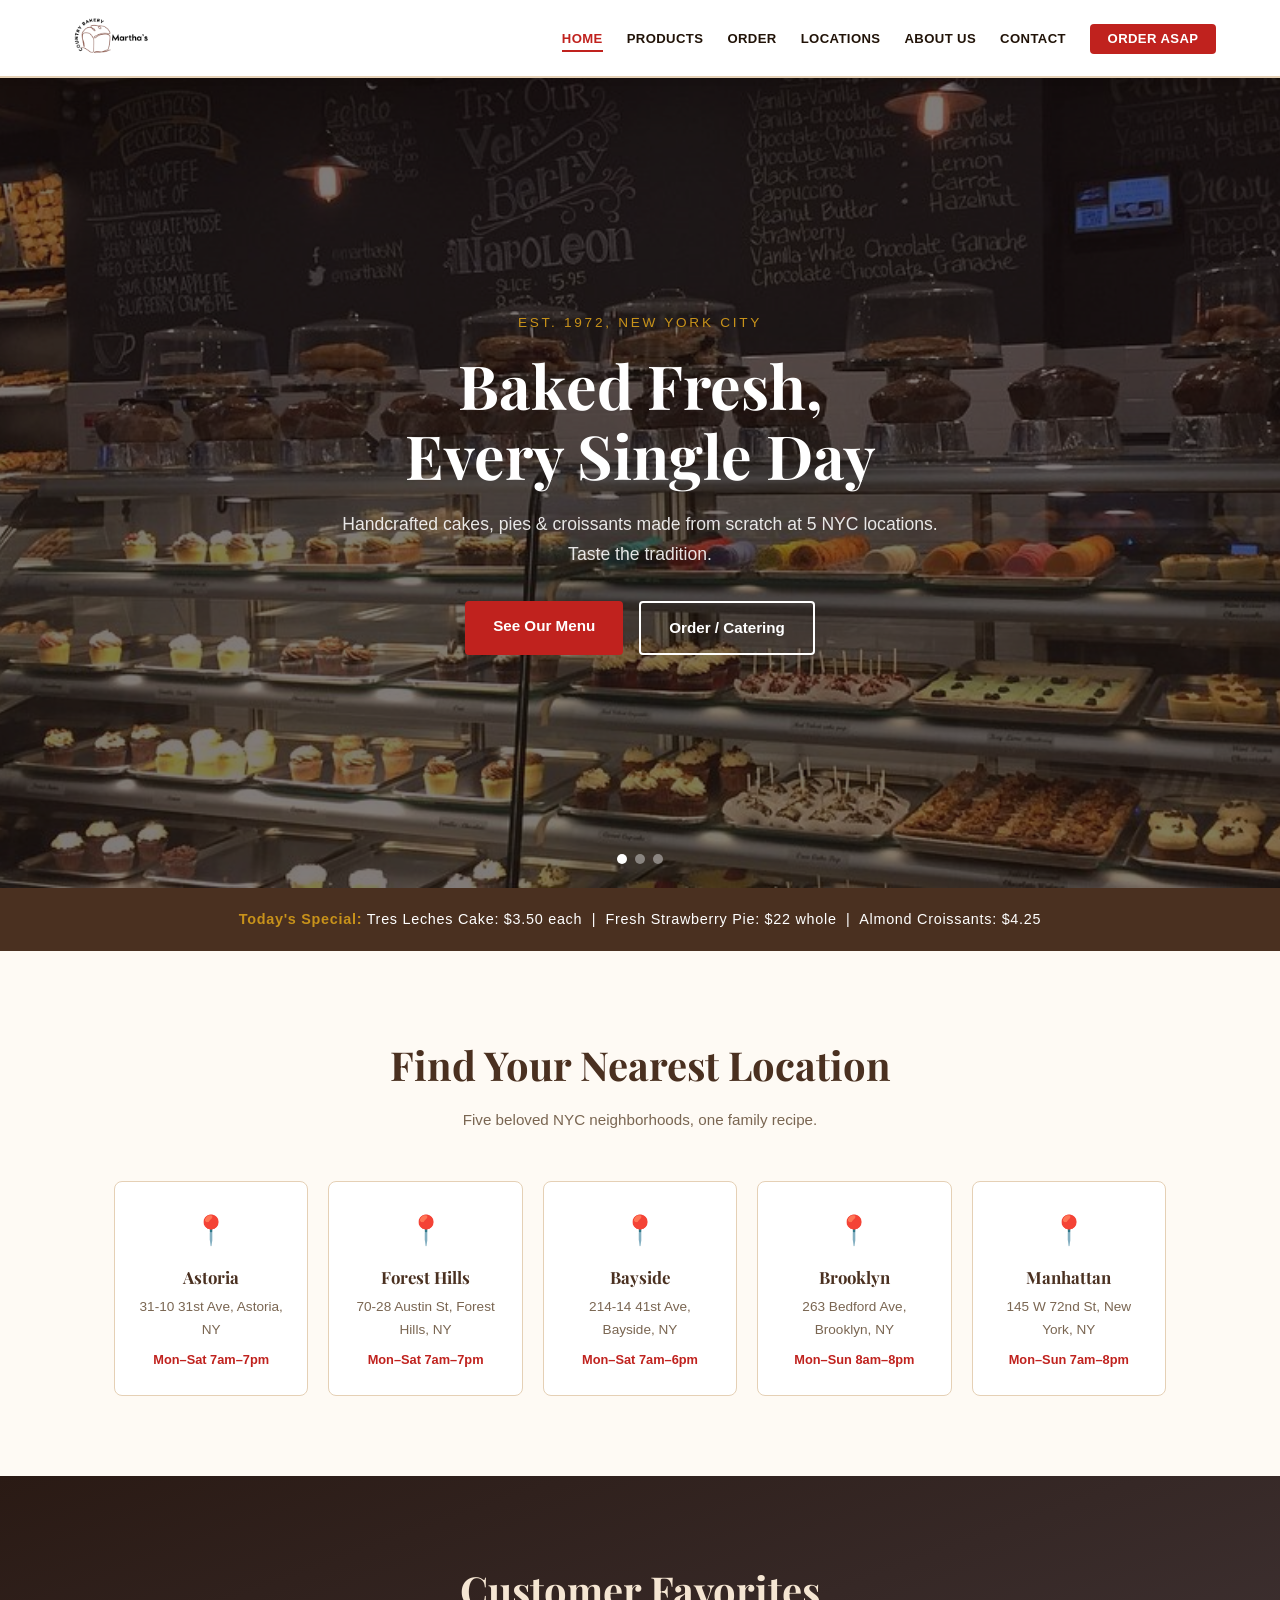
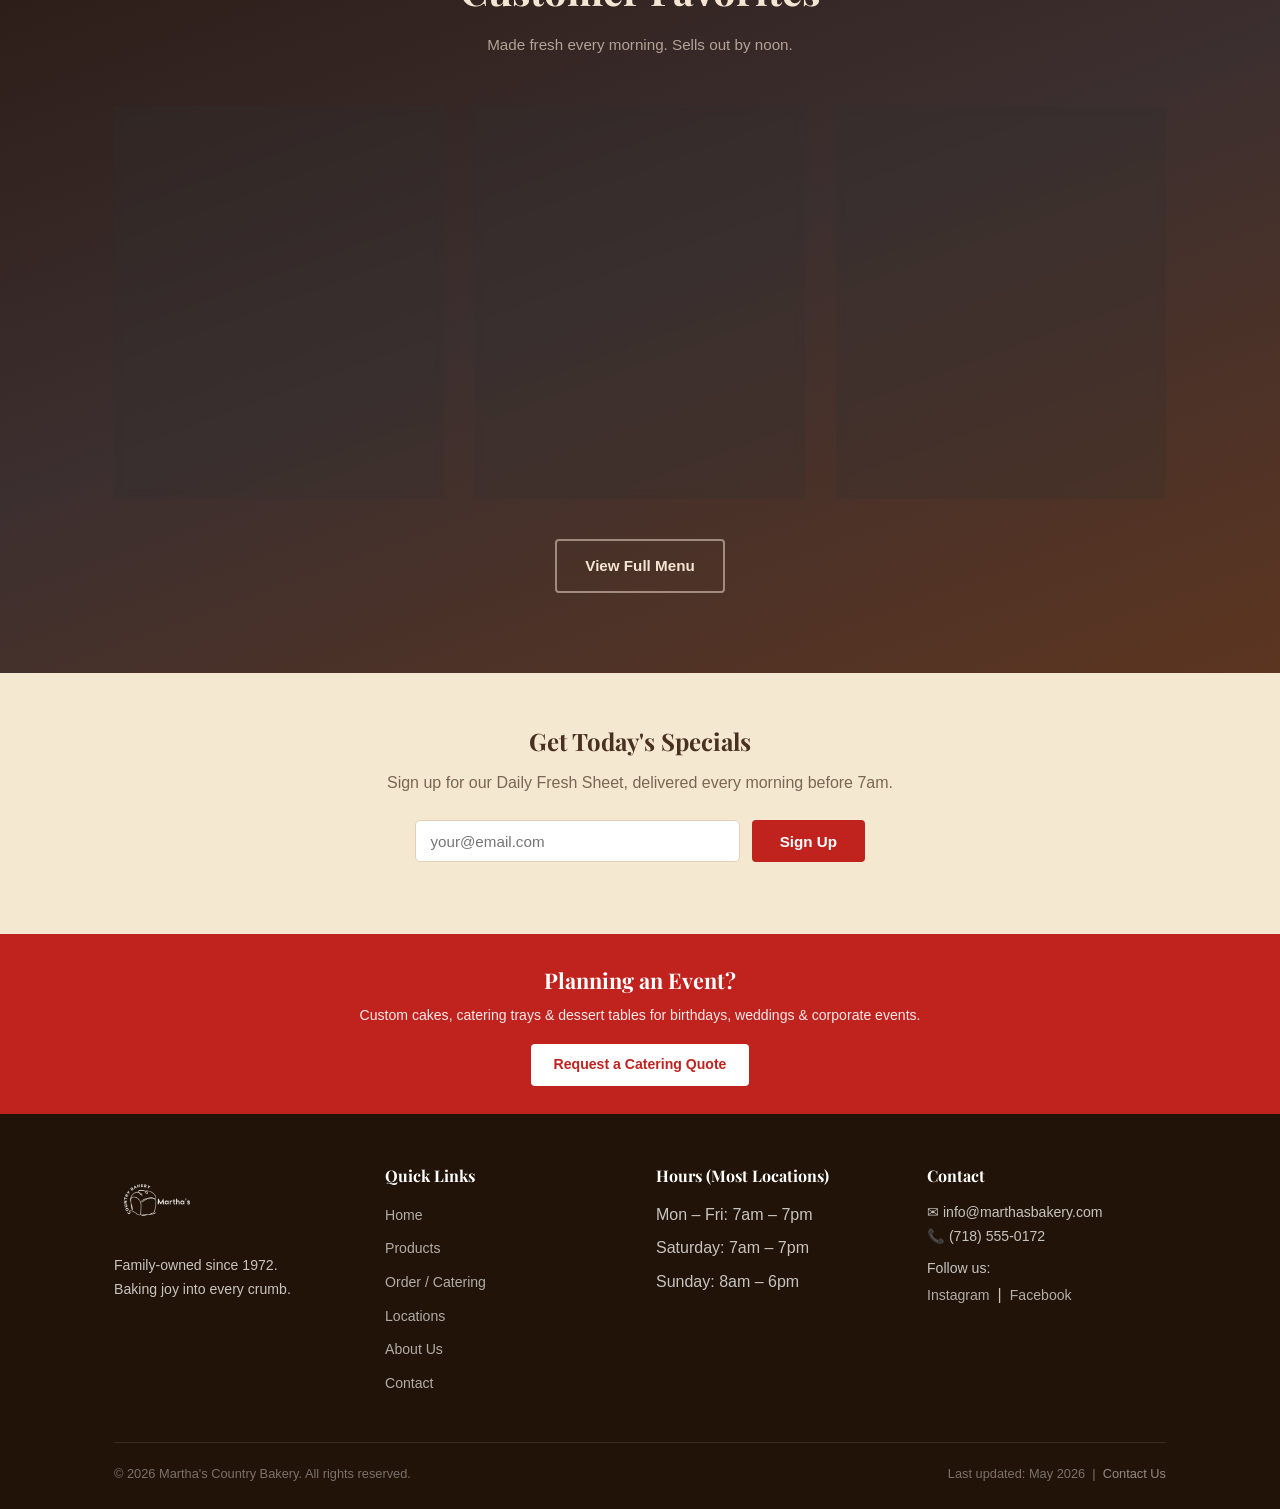
==== commit 5e400d45: "fix image names + html/css missing code" ====
--- a/index.html
+++ b/index.html
@@ -16,11 +16,11 @@
       <a href="index.html" class="logo">
         <img src="images/logo.png" alt="Martha's Country Bakery logo" />
       </a>
-      <button class="hamburger" aria-label="Toggle navigation" aria-expanded="false">
+      <button class="hamburger" type="button" aria-label="Toggle navigation" aria-expanded="false" aria-controls="site-nav">
         <span></span><span></span><span></span>
       </button>
       <nav aria-label="Main navigation">
-        <ul>
+        <ul id="site-nav">
           <li><a href="index.html">Home</a></li>
           <li><a href="products.html">Products</a></li>
           <li><a href="order.html">Order</a></li>
@@ -34,11 +34,12 @@
   </header>
 
   <!-- HERO SLIDER -->
-  <section id="main-content" class="hero" aria-label="Featured bakery images">
+  <main id="main-content" class="main-content" tabindex="-1">
+  <section class="hero" aria-label="Featured bakery images">
     <div class="hero-slides">
-      <div class="hero-slide active" style="background-image:url('images/menu1.jpg')"></div>
-      <div class="hero-slide" style="background-image:url('images/Menu.jpg')"></div>
-      <div class="hero-slide" style="background-image:url('images/menu3.jpg')"></div>
+      <div class="hero-slide hero-slide-menu-1 active"></div>
+      <div class="hero-slide hero-slide-menu-2"></div>
+      <div class="hero-slide hero-slide-menu-3"></div>
     </div>
     <div class="hero-overlay"></div>
     <div class="hero-content">
@@ -47,19 +48,19 @@
       <p>Handcrafted cakes, pies &amp; croissants made from scratch at 5 NYC locations. Taste the tradition.</p>
       <div class="hero-btns">
         <a href="products.html" class="btn btn-primary">See Our Menu</a>
-        <a href="order.html" class="btn btn-outline" style="color:#fff;border-color:#fff;">Order / Catering</a>
-      </div>
-    </div>
-    <div class="hero-dots" role="tablist" aria-label="Slide controls">
-      <button role="tab" aria-label="Slide 1"></button>
-      <button role="tab" aria-label="Slide 2"></button>
-      <button role="tab" aria-label="Slide 3"></button>
+        <a href="order.html" class="btn btn-outline btn-outline-light">Order / Catering</a>
+      </div>
+    </div>
+    <div class="hero-dots" aria-label="Slide controls">
+      <button type="button" aria-label="Show slide 1" aria-current="true"></button>
+      <button type="button" aria-label="Show slide 2" aria-current="false"></button>
+      <button type="button" aria-label="Show slide 3" aria-current="false"></button>
     </div>
   </section>
 
   <!-- TODAY'S SPECIALS STRIP -->
   <div class="specials-strip">
-    <p>&#127859; <strong>Today's Special:</strong> Tres Leches Cake: $3.50 each &nbsp;|&nbsp; &#127859; Fresh Strawberry Pie: $22 whole &nbsp;|&nbsp; &#127859; Almond Croissants: $4.25</p>
+    <p><strong>Today's Special:</strong> Tres Leches Cake: $3.50 each &nbsp;|&nbsp; Fresh Strawberry Pie: $22 whole &nbsp;|&nbsp; Almond Croissants: $4.25</p>
   </div>
 
   <!-- LOCATION QUICK LINKS -->
@@ -110,7 +111,7 @@
       <div class="favorites-grid">
 
         <div class="fav-card">
-          <img src="images/Chocolate_Cake.jpg" alt="Layered Chocolate Cake" class="fav-img" />
+          <img src="images/chocolate-cake.jpg" alt="Layered Chocolate Cake" class="fav-img" />
           <div class="fav-info">
             <h3>Layered Chocolate Cake</h3>
             <p>Rich dark chocolate with ganache frosting. A Martha's classic since 1972.</p>
@@ -119,7 +120,7 @@
         </div>
 
         <div class="fav-card">
-          <img src="images/keyLime.jpg" alt="Key Lime Pie" class="fav-img" />
+          <img src="images/key-lime-cake.jpg" alt="Key Lime Pie" class="fav-img" />
           <div class="fav-info">
             <h3>Key Lime Pie</h3>
             <p>Zesty Florida key limes with graham cracker crust and meringue.</p>
@@ -128,7 +129,7 @@
         </div>
 
         <div class="fav-card">
-          <img src="images/Lemon_Croissant.jpg" alt="Lemon Curd Croissant" class="fav-img" />
+          <img src="images/lemon-croissant.jpg" alt="Lemon Curd Croissant" class="fav-img" />
           <div class="fav-info">
             <h3>Lemon Curd Croissant</h3>
             <p>Bright house-made lemon curd piped into flaky laminated dough, dusted with powdered sugar.</p>
@@ -149,9 +150,10 @@
     <p>Sign up for our Daily Fresh Sheet, delivered every morning before 7am.</p>
     <form class="signup-form" id="signup-form" novalidate>
       <label for="signup-email" class="visually-hidden">Email address</label>
-      <input type="email" id="signup-email" placeholder="your@email.com" aria-label="Email address" required />
+      <input type="email" id="signup-email" name="email" placeholder="your@email.com" aria-label="Email address" required />
       <button type="submit" class="btn btn-primary">Sign Up</button>
     </form>
+    <p id="signup-message" class="signup-message" aria-live="polite"></p>
   </div>
 
   <!-- CTA BANNER -->
@@ -162,6 +164,7 @@
       <a href="order.html" class="btn">Request a Catering Quote</a>
     </div>
   </section>
+  </main>
 
   <!-- FOOTER -->
   <footer>
@@ -196,15 +199,19 @@
           <h4>Contact</h4>
           <p>&#9993; <a href="mailto:info@marthasbakery.com">info@marthasbakery.com</a></p>
           <p>&#128222; (718) 555-0172</p>
-          <p style="margin-top:0.5rem;">Follow us:<br>
-            <a href="#">Instagram</a> &nbsp;|&nbsp;
-            <a href="#">Facebook</a>
-          </p>
+          <div class="footer-social">
+            <p>Follow us:</p>
+            <ul class="footer-social-list">
+              <li><a href="https://www.instagram.com/marthascountrybakery" target="_blank" rel="noopener noreferrer">Instagram</a></li>
+              <li>|</li>
+              <li><a href="https://www.facebook.com/MarthasCountryBakery" target="_blank" rel="noopener noreferrer">Facebook</a></li>
+            </ul>
+          </div>
         </div>
       </div>
       <div class="footer-bottom">
-        <p>&copy; 2025 Martha's Country Bakery. All rights reserved.</p>
-        <p>Last updated: May 2025 &nbsp;|&nbsp; <a href="contact.html">Contact Us</a></p>
+        <p>&copy; 2026 Martha's Country Bakery. All rights reserved.</p>
+        <p>Last updated: May 2026 &nbsp;|&nbsp; <a href="contact.html">Contact Us</a></p>
       </div>
     </div>
   </footer>
--- a/css/styles.css
+++ b/css/styles.css
@@ -79,6 +79,7 @@
   background: var(--red);
   color: #fff;
 }
+.btn-primary:visited { color: #fff; }
 .btn-primary:hover { background: #a50d26; transform: translateY(-1px); }
 .btn-outline {
   background: transparent;
@@ -86,6 +87,14 @@
   color: var(--chocolate);
 }
 .btn-outline:hover { background: var(--chocolate); color: #fff; }
+.btn-outline-light {
+  color: #fff;
+  border-color: #fff;
+}
+.btn-outline-light:hover {
+  background: rgba(255,255,255,0.12);
+  color: #fff;
+}
 
 /* Header / Nav */
 header {
@@ -137,7 +146,8 @@
 }
 
 nav ul li a:hover,
-nav ul li a.active {
+nav ul li a.active,
+nav ul li a[aria-current="page"] {
   color: var(--red);
   border-bottom-color: var(--red);
 }
@@ -157,9 +167,12 @@
   border-bottom: none !important;
 }
 
-a:visited { color: inherit; }
+a:visited { color: #7a4a2a; }
 nav ul li a:visited { color: var(--espresso); }
 .footer-col ul li a:visited { color: rgba(255,255,255,0.5); }
+.btn:visited,
+.btn-primary:visited { color: #fff; }
+.contact-link:visited { color: #a0391a; }
 
 /* Hamburger */
 .hamburger {
@@ -206,6 +219,9 @@
 .hero-slide.active { opacity: 1; }
 
 .hero-slide { background-color: var(--chocolate); }
+.hero-slide-menu-1 { background-image: url('../images/hero-menu1.jpg'); }
+.hero-slide-menu-2 { background-image: url('../images/hero-menu.jpg'); }
+.hero-slide-menu-3 { background-image: url('../images/hero-menu2.jpg'); }
 
 .hero-overlay {
   position: absolute;
@@ -261,7 +277,8 @@
   cursor: pointer;
   transition: background 0.2s;
 }
-.hero-dots button.active { background: #fff; }
+.hero-dots button.active,
+.hero-dots button[aria-current="true"] { background: #fff; }
 
 /* Section Utility  */
 .section { padding: 5rem 0; }
@@ -336,22 +353,15 @@
 }
 .product-card:hover { box-shadow: 0 8px 24px rgba(0,0,0,0.1); transform: translateY(-4px); }
 
-img.product-img {
-  width: 100%;
-  height: 200px;
-  object-fit: cover;
-  display: block;
-}
-
 .product-img {
   width: 100%;
-  height: 200px;
-  object-fit: cover;
+  height: 220px;
+  object-fit: contain;
+  object-position: center;
   background: var(--cream);
-  display: flex;
-  align-items: center;
-  justify-content: center;
-  font-size: 3rem;
+  display: block;
+  padding: 0.5rem;
+  box-sizing: border-box;
 }
 
 .product-info { padding: 1.25rem; }
@@ -386,6 +396,17 @@
   border-color: var(--red);
   color: var(--red);
 }
+.filter-tab:focus-visible,
+.hero-dots button:focus-visible,
+.hamburger:focus-visible,
+.btn:focus-visible,
+a:focus-visible,
+input:focus-visible,
+select:focus-visible,
+textarea:focus-visible {
+  outline: 3px solid var(--gold);
+  outline-offset: 3px;
+}
 
 /* CTA Banner */
 .cta-banner {
@@ -422,6 +443,16 @@
 
 /* Contact / Order Form  */
 .form-section { max-width: 720px; margin: 0 auto; }
+.form-section-wide { max-width: none; }
+.section-title-left { text-align: left; }
+.section-subheading {
+  margin-bottom: 1rem;
+  font-size: 1.1rem;
+}
+.section-subheading-spaced {
+  margin: 2rem 0 1rem;
+  font-size: 1.1rem;
+}
 
 .form-grid {
   display: grid;
@@ -452,6 +483,11 @@
   border-color: var(--chocolate);
 }
 input.error, select.error, textarea.error { border-color: var(--red); }
+input[aria-invalid="true"],
+select[aria-invalid="true"],
+textarea[aria-invalid="true"] {
+  border-color: var(--red);
+}
 
 .error-msg {
   font-size: 0.78rem;
@@ -463,6 +499,16 @@
 textarea { resize: vertical; min-height: 120px; }
 
 .form-submit { text-align: center; margin-top: 1.75rem; }
+.form-submit-left { text-align: left; }
+.form-button-large {
+  font-size: 1rem;
+  padding: 0.9rem 2.5rem;
+}
+.form-note {
+  margin-top: 0.75rem;
+  font-size: 0.82rem;
+  color: #7a6652;
+}
 
 /* Locations Page  */
 .location-detail-grid {
@@ -482,17 +528,16 @@
   height: 220px;
   border: 0;
   display: block;
-
-
-
-
-
-
   border-bottom: 1px solid var(--border);
 }
 .location-detail-info { padding: 1.5rem; }
 .location-detail-info h3 { margin-bottom: 0.5rem; }
 .location-detail-info p { font-size: 0.9rem; color: #7a6652; margin-bottom: 0.25rem; }
+.hours-table th {
+  padding: 0.25rem 0;
+  text-align: left;
+  color: var(--espresso);
+}
 .hours-table { width: 100%; margin-top: 0.75rem; font-size: 0.85rem; border-collapse: collapse; }
 .hours-table td { padding: 0.25rem 0; }
 .hours-table td:last-child { text-align: right; color: var(--espresso); font-weight: 600; }
@@ -586,22 +631,15 @@
   background: rgba(255,255,255,0.11);
 }
 
-img.fav-img {
-  width: 100%;
-  height: 200px;
-  object-fit: cover;
-  display: block;
-  border-bottom: 1px solid rgba(255,255,255,0.08);
-}
-
 .fav-img {
   width: 100%;
-  height: 200px;
-  display: flex;
-  align-items: center;
-  justify-content: center;
-  font-size: 4rem;
+  height: 220px;
+  object-fit: contain;
+  object-position: center;
   background: rgba(0,0,0,0.2);
+  display: block;
+  padding: 0.5rem;
+  box-sizing: border-box;
   border-bottom: 1px solid rgba(255,255,255,0.08);
 }
 .fav-info { padding: 1.4rem; }
@@ -649,6 +687,118 @@
   justify-content: center;
 }
 .signup-form input { flex: 1; min-width: 200px; }
+.signup-message {
+  margin-top: 1rem;
+  color: var(--chocolate);
+  font-weight: 600;
+}
+
+.main-content {
+  display: block;
+}
+
+.narrow-copy {
+  max-width: 780px;
+  text-align: center;
+}
+
+.lead-copy {
+  font-size: 1.05rem;
+  color: #5a4235;
+  line-height: 1.9;
+}
+
+.team-section {
+  background: var(--cream);
+  padding: 3rem 0;
+  text-align: center;
+}
+
+.team-photo {
+  width: 100%;
+  max-width: 800px;
+  border-radius: 12px;
+  margin: 0 auto;
+  object-fit: cover;
+}
+
+.team-caption {
+  margin-top: 1rem;
+  font-size: 0.95rem;
+  color: #7a5c4a;
+  font-style: italic;
+}
+
+.contact-two-col {
+  display: grid;
+  grid-template-columns: 1fr 1fr;
+  gap: 4rem;
+  align-items: start;
+}
+
+.contact-heading {
+  font-size: 1.6rem;
+  margin-bottom: 1.5rem;
+}
+
+.contact-stack {
+  display: flex;
+  flex-direction: column;
+  gap: 1.5rem;
+}
+
+.contact-stack h3 {
+  font-size: 1rem;
+  margin-bottom: 0.3rem;
+}
+
+.contact-link {
+  color: var(--red);
+}
+
+.contact-cta-link {
+  color: var(--chocolate);
+  font-weight: 600;
+  text-decoration: underline;
+}
+
+.info-card {
+  margin-top: 2.5rem;
+  background: var(--cream);
+  border-radius: 10px;
+  padding: 1.5rem;
+  border: 1px solid var(--border);
+}
+
+.info-card h3 {
+  font-size: 1rem;
+  margin-bottom: 0.5rem;
+}
+
+.info-card p,
+.info-card-text {
+  font-size: 0.88rem;
+  color: #7a6652;
+}
+
+.thankyou-actions {
+  display: flex;
+  gap: 1rem;
+  justify-content: center;
+  flex-wrap: wrap;
+}
+
+.footer-social {
+  margin-top: 0.5rem;
+}
+
+.footer-social-list {
+  list-style: none;
+  display: flex;
+  flex-wrap: wrap;
+  gap: 0.5rem;
+  padding: 0;
+}
 
 /*  Footer */
 footer {
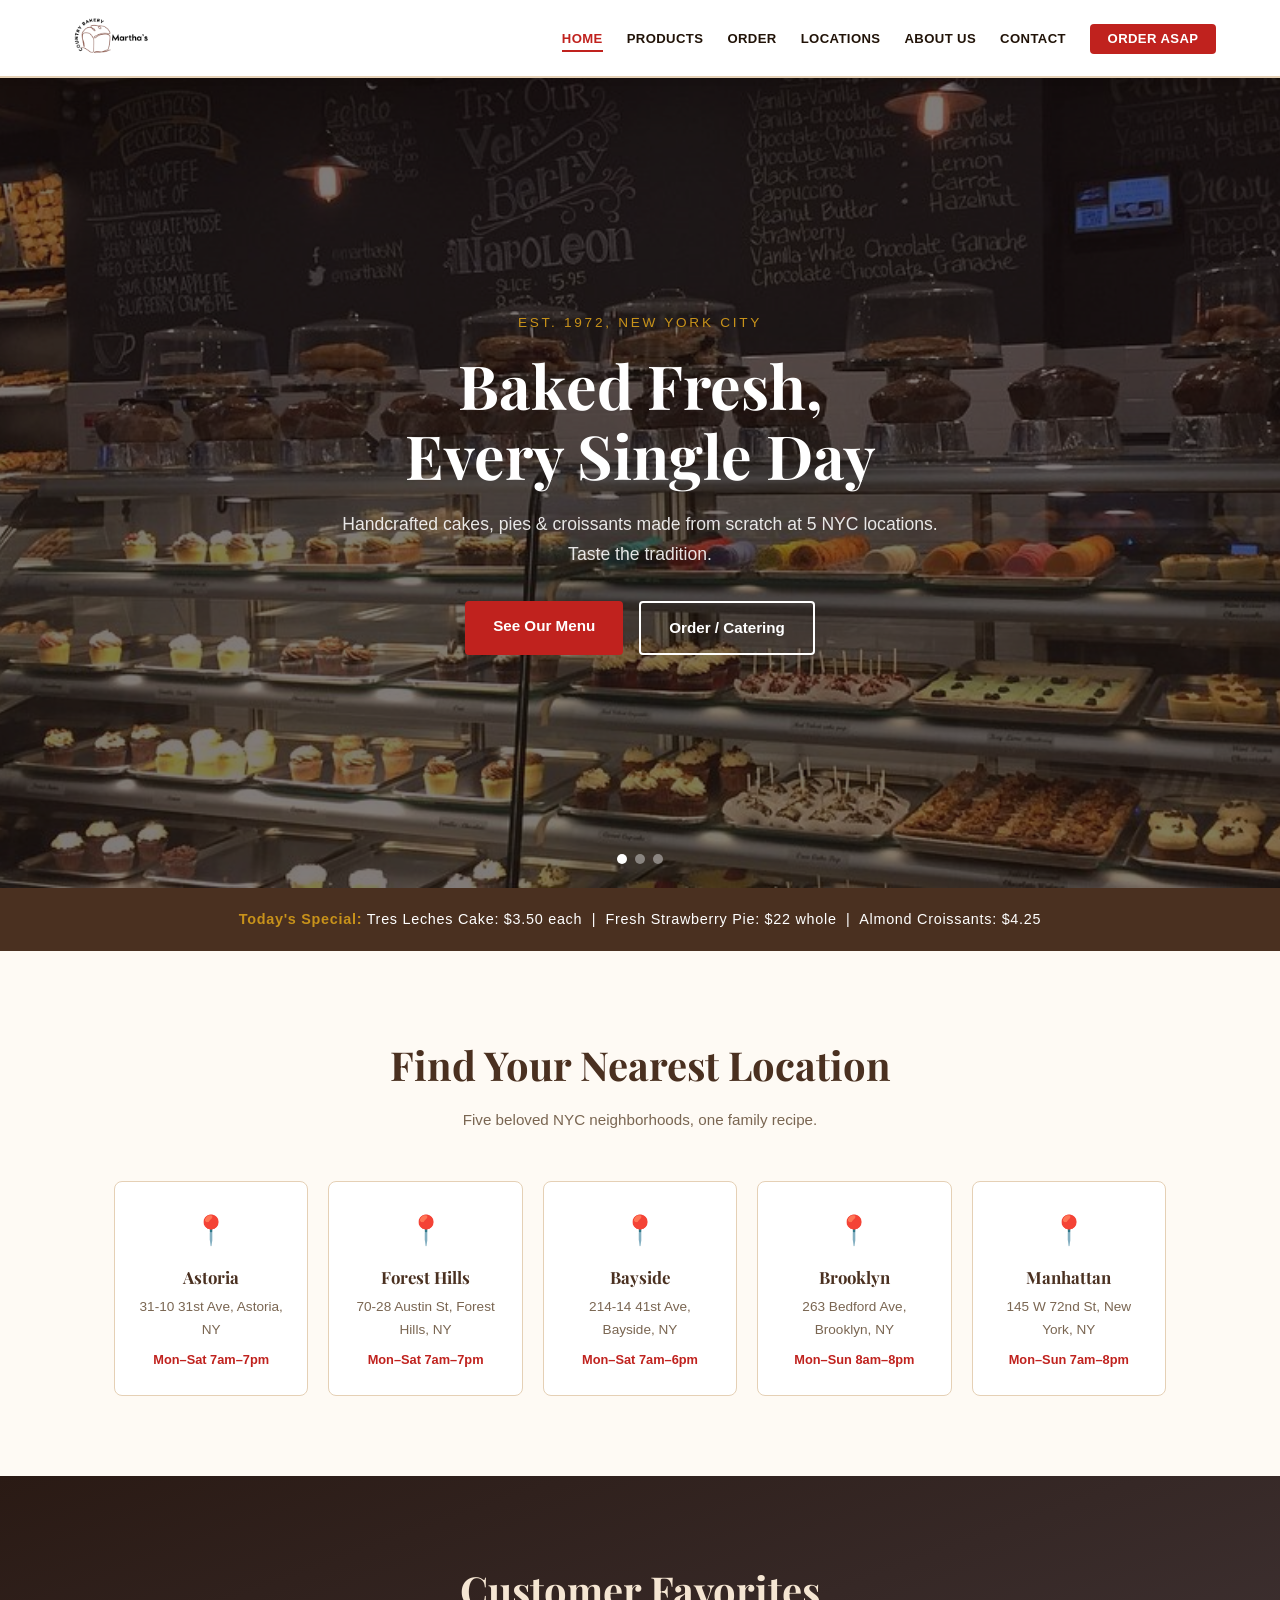
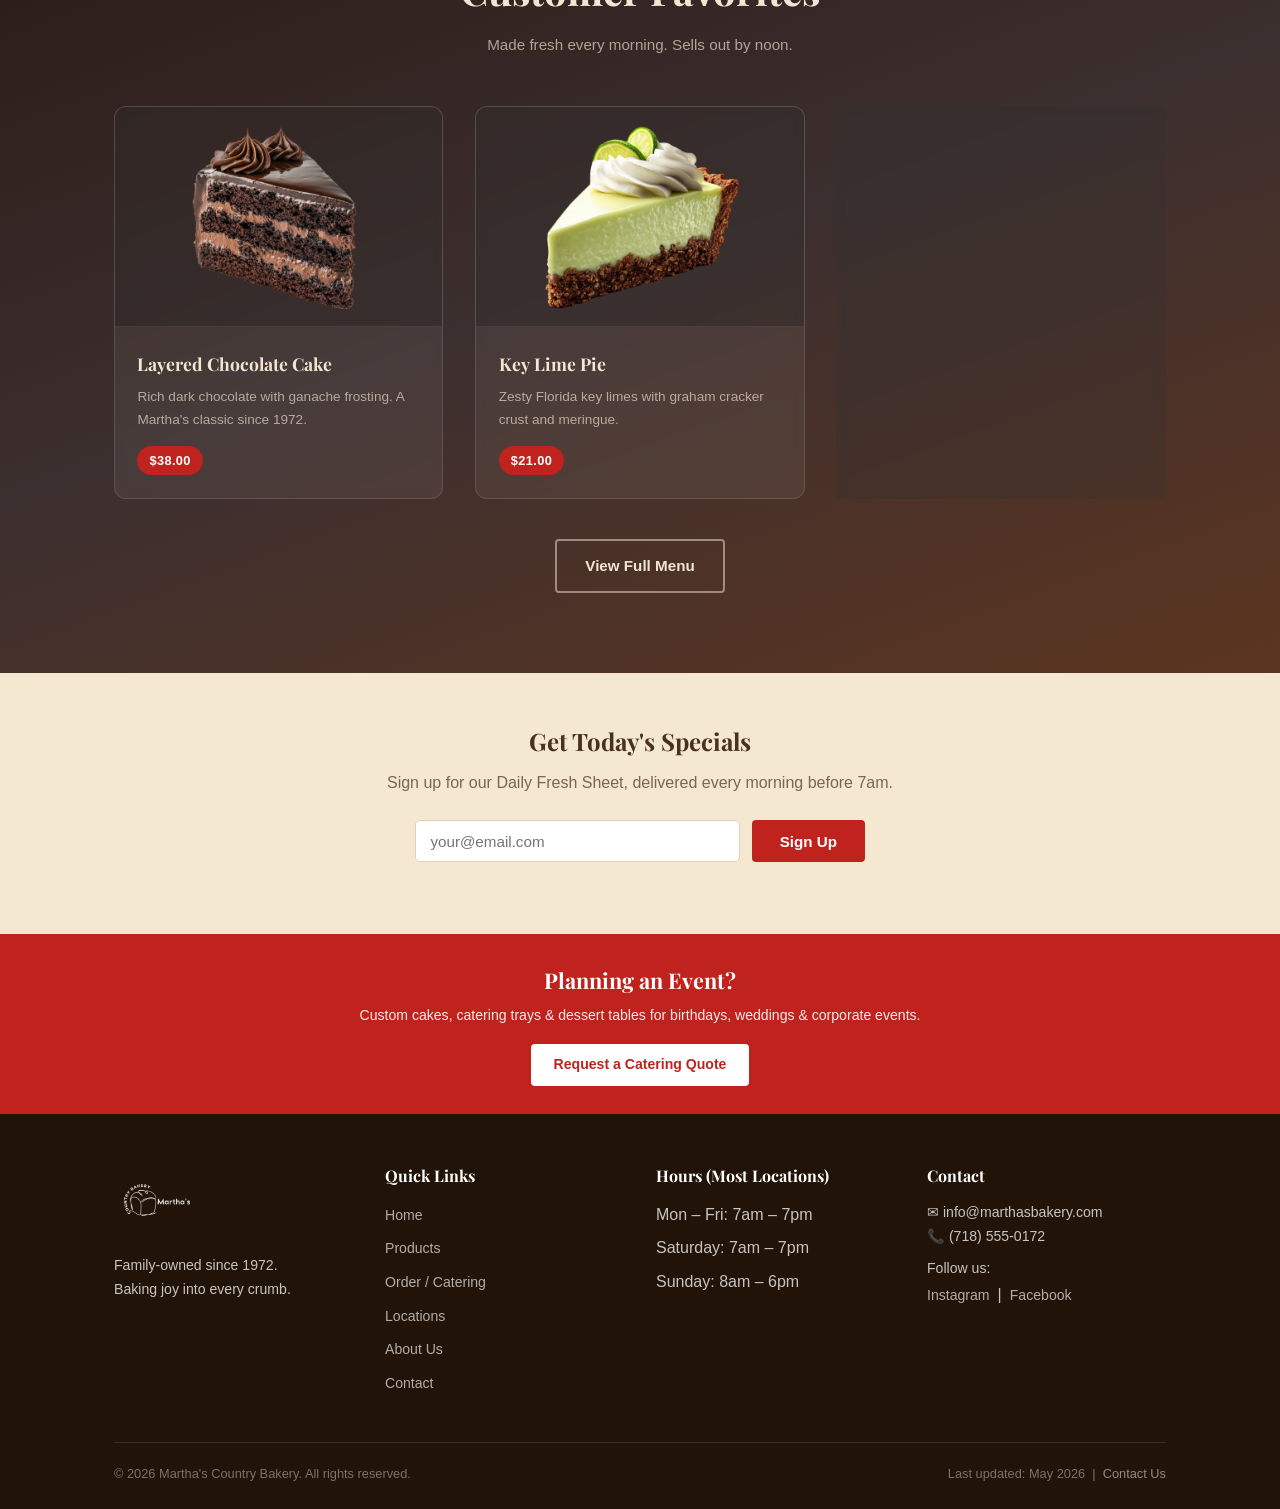
==== commit e146bf57: "fix instagram,facebook & yelp links" ====
--- a/index.html
+++ b/index.html
@@ -204,7 +204,7 @@
             <ul class="footer-social-list">
               <li><a href="https://www.instagram.com/marthascountrybakery" target="_blank" rel="noopener noreferrer">Instagram</a></li>
               <li>|</li>
-              <li><a href="https://www.facebook.com/MarthasCountryBakery" target="_blank" rel="noopener noreferrer">Facebook</a></li>
+              <li><a href="https://www.facebook.com/marthasny/" target="_blank" rel="noopener noreferrer">Facebook</a></li>
             </ul>
           </div>
         </div>
--- a/css/styles.css
+++ b/css/styles.css
@@ -852,6 +852,15 @@
 .thankyou-box .icon { font-size: 4rem; margin-bottom: 1rem; }
 .thankyou-box h1 { margin-bottom: 0.75rem; }
 .thankyou-box p { color: #7a6652; margin-bottom: 2rem; }
+.thankyou-actions .btn-outline {
+  background: var(--chocolate);
+  border-color: var(--chocolate);
+  color: #fff;
+}
+.thankyou-actions .btn-outline:hover {
+  background: var(--espresso);
+  border-color: var(--espresso);
+}
 
 /* Responsive */
 @media (max-width: 768px) {
